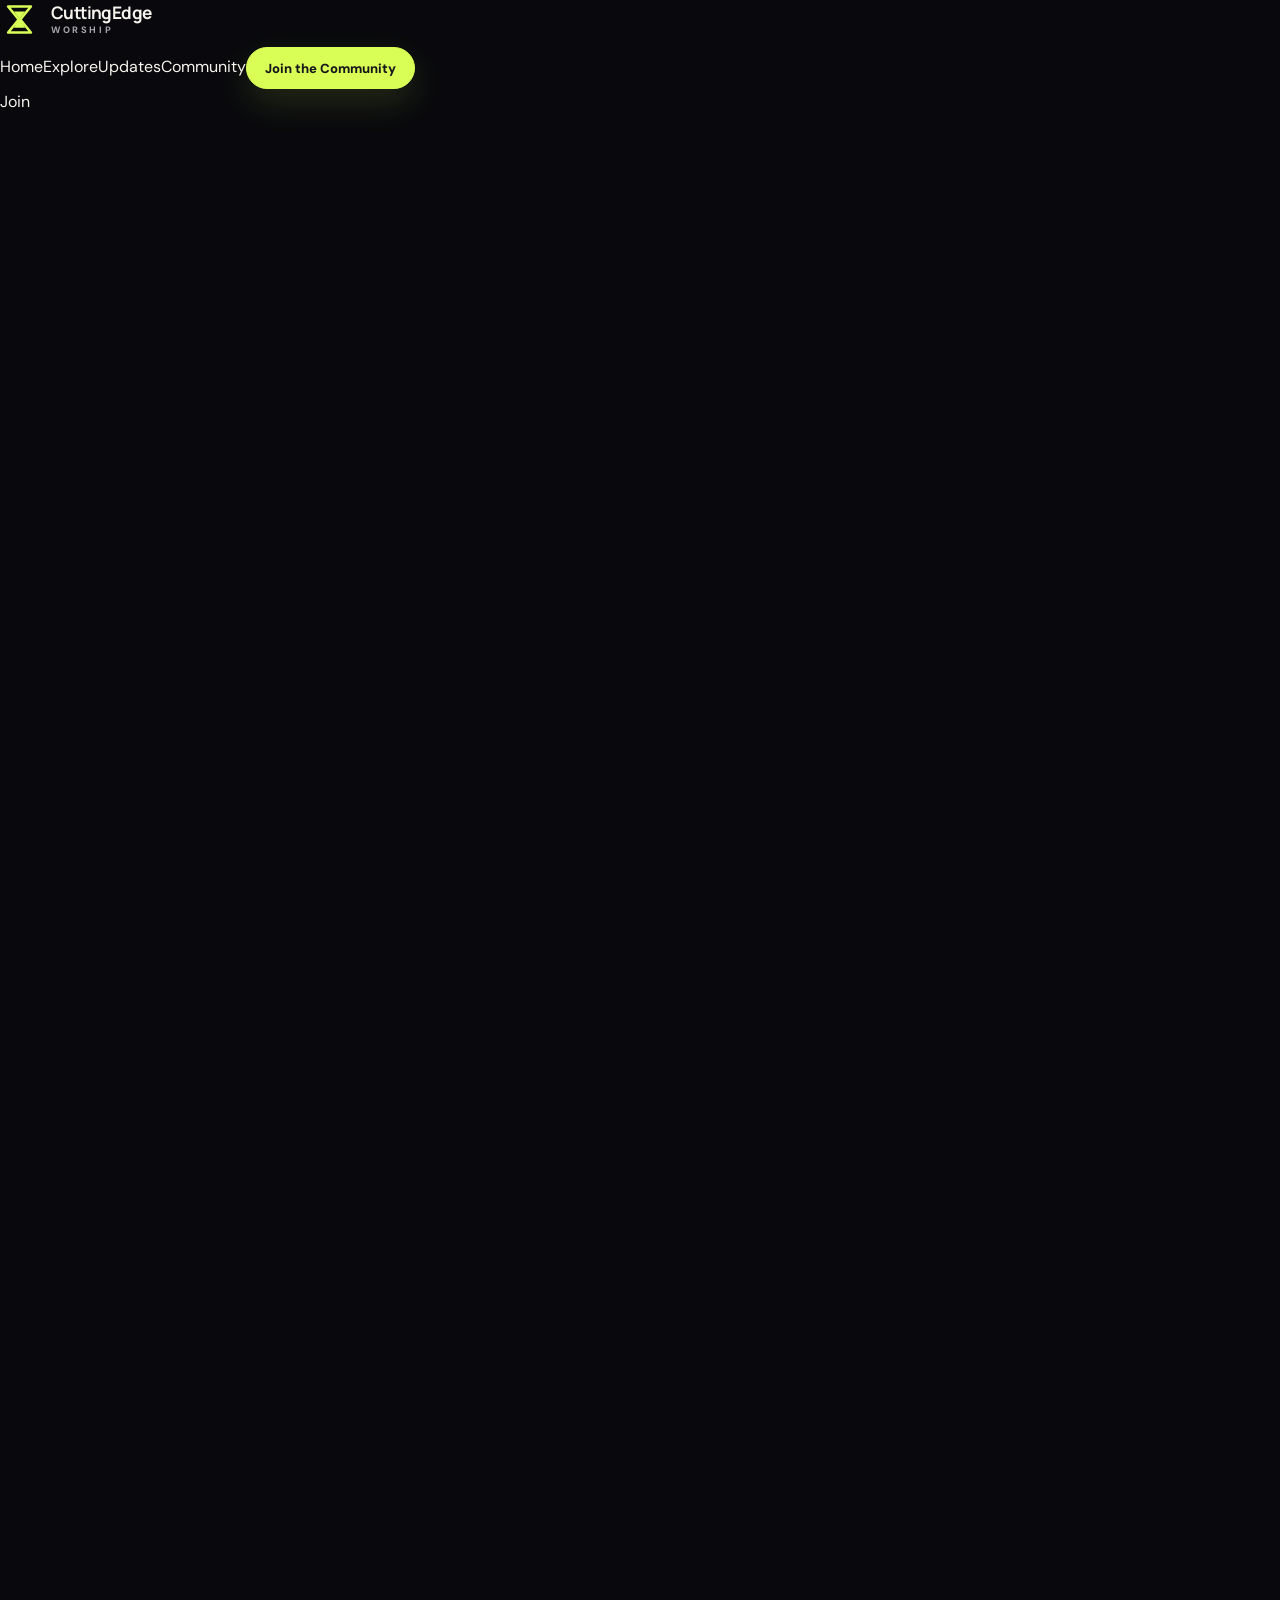
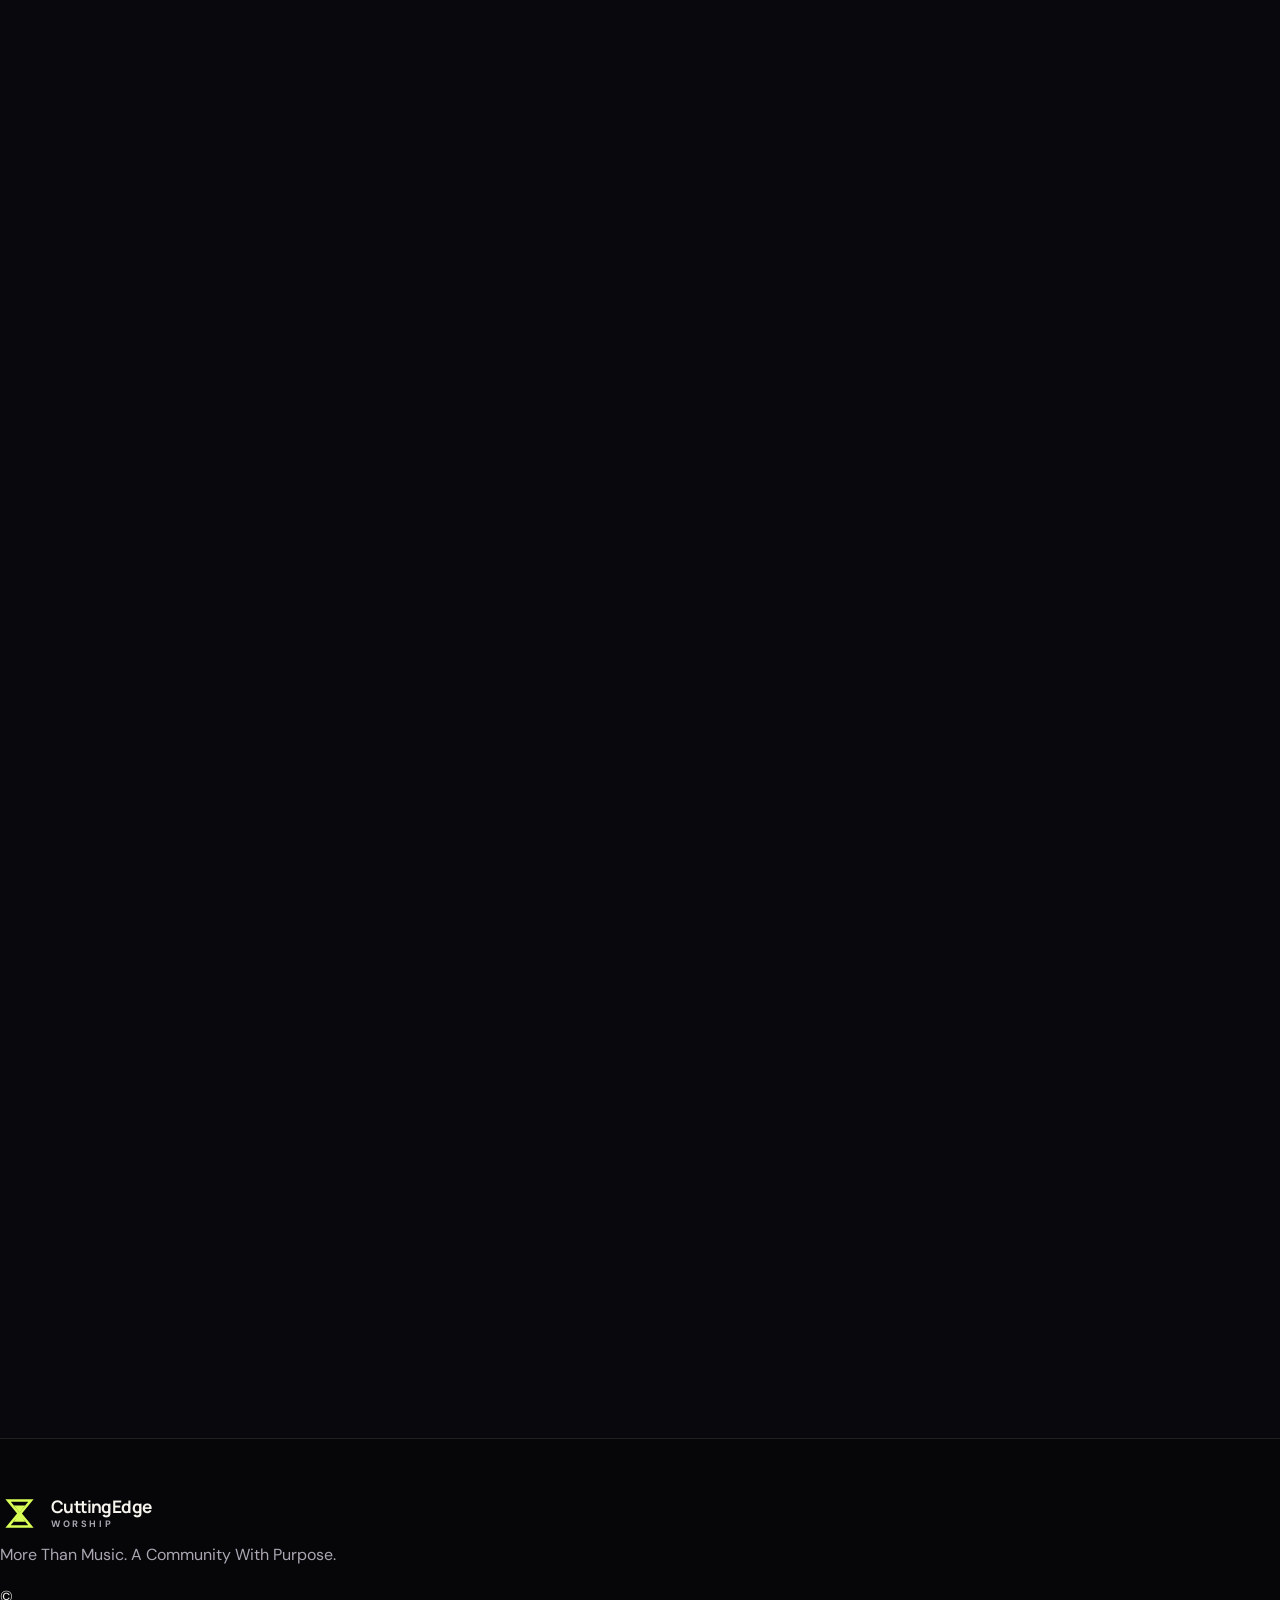
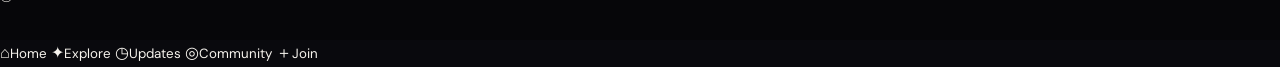
==== community.html @ c739d75e "Add community story and vision screen" ====
<!DOCTYPE html>
<html lang="en">
<head>
  <meta charset="UTF-8" />
  <meta name="viewport" content="width=device-width, initial-scale=1, viewport-fit=cover" />
  <meta name="description" content="Learn the story, vision, values, and reflections of CuttingEdge Worship." />
  <meta name="theme-color" content="#09090d" />
  <title>Community | CuttingEdge Worship</title>
  <link rel="icon" href="favicon.svg" type="image/svg+xml" />
  <link rel="preconnect" href="https://fonts.googleapis.com" />
  <link rel="preconnect" href="https://fonts.gstatic.com" crossorigin />
  <link href="https://fonts.googleapis.com/css2?family=DM+Sans:wght@400;500;600;700&family=Manrope:wght@600;700;800&display=swap" rel="stylesheet" />
  <link rel="stylesheet" href="styles.css" />
</head>
<body data-page="community">
  <a class="skip-link" href="#main-content">Skip to content</a>

  <header class="site-header">
    <nav class="top-nav shell" aria-label="Main navigation">
      <a class="brand" href="index.html" aria-label="CuttingEdge Worship home">
        <svg class="brand-mark" viewBox="0 0 48 48" aria-hidden="true"><path d="M10 8h28L25 24l13 16H10l13-16L10 8Z" fill="none" stroke="currentColor" stroke-width="3.2" stroke-linejoin="round"/><path d="M17 14h14L24 23l7 11H17l7-11-7-9Z" fill="currentColor"/></svg>
        <span><strong>CuttingEdge</strong><small>WORSHIP</small></span>
      </a>
      <div class="desktop-nav">
        <a href="index.html">Home</a><a href="explore.html">Explore</a><a href="updates.html">Updates</a><a class="active" href="community.html">Community</a><a class="button button-small" href="join.html">Join the Community</a>
      </div>
      <a class="mobile-header-action" href="join.html">Join</a>
    </nav>
  </header>

  <main id="main-content">
    <section class="page-hero shell reveal">
      <p class="eyebrow">OUR COMMUNITY</p>
      <h1>We are building worshippers,<br><span>not just performers.</span></h1>
      <p>Music is the platform. Belonging, spiritual growth, purposeful relationships, and faithful service are the deeper mission.</p>
    </section>

    <section class="story-block reveal">
      <div class="shell story-grid">
        <div>
          <p class="eyebrow dark">WHO WE ARE</p>
          <h2>A place to belong, grow, create, and serve.</h2>
        </div>
        <div class="story-copy">
          <p class="large-copy">CuttingEdge Worship is a community of young professionals united by faith, music, and the desire to serve God with excellence and humility.</p>
          <p>We welcome experienced musicians, aspiring singers, creatives, and people who are still discovering their gifts. The goal is not only to create better music, but to help people use their time, talents, and relationships with purpose.</p>
          <div class="mission-card"><span>OUR MISSION</span><p>To help young professionals belong to a healthy community, develop their God-given gifts, and use their time and talents for a purpose greater than themselves.</p></div>
        </div>
      </div>
    </section>

    <section class="page-section shell reveal" id="vision">
      <div class="section-intro"><div><p class="eyebrow">OUR VISION BOARD</p><h2>Swipe through where we are going.</h2></div></div>
      <div class="swipe-hint"><span>Swipe</span><i></i><i></i><i></i></div>
      <div class="vision-rail">
        <article class="vision-swipe-card now-card">
          <span class="vision-stage">NOW</span>
          <h3>Build the Foundation</h3>
          <ul><li>Strengthen the worship community</li><li>Create consistent rehearsals and recordings</li><li>Guide developing musicians</li><li>Build communication and commitment</li></ul>
          <span class="vision-index">01 / 03</span>
        </article>
        <article class="vision-swipe-card next-card">
          <span class="vision-stage">NEXT</span>
          <h3>Develop More People</h3>
          <ul><li>Launch practical music workshops</li><li>Train singers, musicians, and creatives</li><li>Create original worship songs</li><li>Expand fellowship activities</li></ul>
          <span class="vision-index">02 / 03</span>
        </article>
        <article class="vision-swipe-card future-card">
          <span class="vision-stage">FUTURE</span>
          <h3>Multiply the Impact</h3>
          <ul><li>Release meaningful worship projects</li><li>Develop future ministry leaders</li><li>Reach more young professionals</li><li>Build a sustainable creative ministry</li></ul>
          <span class="vision-index">03 / 03</span>
        </article>
      </div>
    </section>

    <section class="page-section shell reveal">
      <div class="section-intro compact-heading"><div><p class="eyebrow">WHAT SHAPES US</p><h2>Our community values.</h2></div></div>
      <div class="value-grid">
        <article><span>01</span><h3>Faith Before Performance</h3><p>Our worship begins with who we are becoming, not how impressive we sound.</p></article>
        <article><span>02</span><h3>Growth Over Perfection</h3><p>We make room for beginners, learning, correction, and consistent improvement.</p></article>
        <article><span>03</span><h3>Community With Purpose</h3><p>We build relationships that encourage healthy choices, service, and spiritual growth.</p></article>
        <article><span>04</span><h3>Excellence With Humility</h3><p>We prepare seriously while remembering that every gift is meant to serve.</p></article>
      </div>
    </section>

    <section class="page-section shell reveal" id="reflections">
      <div class="section-intro"><div><p class="eyebrow">BEYOND THE SONG</p><h2>Reflections from the journey.</h2></div></div>
      <div class="reflection-rail">
        <blockquote class="reflection-swipe-card"><span>REFLECTION 01</span><p>“Excellence in ministry is not about being perfect. It is about giving God our preparation, discipline, and willingness to improve.”</p><footer>CuttingEdge Reflection</footer></blockquote>
        <blockquote class="reflection-swipe-card accent-reflection"><span>REFLECTION 02</span><p>“You do not need to be the most talented person in the room. Be teachable, faithful, and willing to use what God has placed in your hands.”</p><footer>Community Reminder</footer></blockquote>
        <blockquote class="reflection-swipe-card"><span>REFLECTION 03</span><p>“A healthy community does more than give you somewhere to go. It helps you become someone stronger, wiser, and more purposeful.”</p><footer>Beyond the Song</footer></blockquote>
      </div>
    </section>

    <section class="help-panel shell reveal"><div><p class="eyebrow">THIS STORY NEEDS PEOPLE</p><h2>Bring your gift. Bring your willingness.</h2><p>You may be experienced, beginning, creative, or simply looking for a meaningful community.</p></div><a class="button" href="join.html">Find Your Place</a></section>
  </main>

  <footer class="site-footer"><div class="shell footer-content"><a class="brand" href="index.html"><svg class="brand-mark" viewBox="0 0 48 48" aria-hidden="true"><path d="M10 8h28L25 24l13 16H10l13-16L10 8Z" fill="none" stroke="currentColor" stroke-width="3.2"/><path d="M17 14h14L24 23l7 11H17l7-11-7-9Z" fill="currentColor"/></svg><span><strong>CuttingEdge</strong><small>WORSHIP</small></span></a><p>More Than Music. A Community With Purpose.</p><span>© <span class="current-year"></span></span></div></footer>

  <nav class="mobile-bottom-nav" aria-label="Mobile navigation">
    <a href="index.html"><span class="nav-icon">⌂</span><small>Home</small></a>
    <a href="explore.html"><span class="nav-icon">✦</span><small>Explore</small></a>
    <a href="updates.html"><span class="nav-icon">◷</span><small>Updates</small></a>
    <a class="active" href="community.html"><span class="nav-icon">◎</span><small>Community</small></a>
    <a class="join-nav" href="join.html"><span class="nav-icon">＋</span><small>Join</small></a>
  </nav>

  <script src="script.js"></script>
</body>
</html>
---- styles.css ----
:root{--bg:#09090d;--soft:#111119;--panel:#161620;--text:#f7f4ee;--muted:#aaa7b2;--line:rgba(255,255,255,.11);--accent:#d9ff56;--purple:#8875ff;--light:#f2f0e9;--ink:#15151a;--radius:26px;--max:1180px}*{box-sizing:border-box}html{scroll-behavior:smooth;scroll-padding-top:90px}body{margin:0;background:var(--bg);color:var(--text);font-family:"DM Sans",sans-serif;line-height:1.65;overflow-x:hidden}body.menu-open{overflow:hidden}a{color:inherit;text-decoration:none}button,input,select,textarea{font:inherit}button{cursor:pointer}svg{display:block;max-width:100%}h1,h2,h3,p{margin-top:0}h1,h2,h3,.brand strong{font-family:"Manrope",sans-serif}h1{max-width:850px;margin-bottom:24px;font-size:clamp(3.25rem,7vw,6.8rem);line-height:.96;letter-spacing:-.07em}h1 span{color:var(--accent)}h2{max-width:780px;margin-bottom:22px;font-size:clamp(2.35rem,5vw,4.5rem);line-height:1.03;letter-spacing:-.055em}h3{margin-bottom:10px;font-size:1.25rem;line-height:1.25;letter-spacing:-.025em}p{color:var(--muted)}.container{width:min(calc(100% - 40px),var(--max));margin-inline:auto}.section{position:relative;padding:120px 0}.skip-link{position:fixed;top:12px;left:12px;z-index:1000;padding:10px 16px;color:var(--ink);background:var(--accent);border-radius:8px;transform:translateY(-150%)}.skip-link:focus{transform:none}.sr-only{position:absolute;width:1px;height:1px;margin:-1px;overflow:hidden;clip:rect(0,0,0,0);white-space:nowrap}.site-header{position:fixed;top:0;z-index:100;width:100%;border-bottom:1px solid transparent;transition:.18s}.site-header.scrolled{background:rgba(9,9,13,.86);border-color:var(--line);backdrop-filter:blur(20px)}.nav{display:flex;min-height:82px;align-items:center;justify-content:space-between;gap:28px}.brand{display:inline-flex;align-items:center;gap:12px}.brand-mark{width:39px;color:var(--accent)}.brand span{display:flex;flex-direction:column;line-height:1}.brand strong{font-size:1.08rem;letter-spacing:-.035em}.brand small{margin-top:5px;color:var(--muted);font-size:.58rem;font-weight:700;letter-spacing:.28em}.nav-menu{display:flex;align-items:center;gap:28px;font-size:.9rem;font-weight:600}.nav-menu>a:not(.button){color:#d2cfd8}.nav-menu>a:not(.button):hover{color:var(--accent)}.nav-toggle{display:none;width:44px;height:44px;padding:10px;background:transparent;border:1px solid var(--line);border-radius:12px}.nav-toggle span:not(.sr-only){display:block;width:100%;height:2px;margin:5px 0;background:var(--text);transition:.18s}.button{display:inline-flex;min-height:54px;align-items:center;justify-content:center;padding:0 25px;color:var(--ink);background:var(--accent);border:1px solid var(--accent);border-radius:999px;font-weight:800;box-shadow:0 14px 34px rgba(217,255,86,.13);transition:.16s}.button:hover{background:#e4ff83;transform:translateY(-2px)}.button-small{min-height:42px;padding:0 18px;font-size:.82rem}.button-full{width:100%}.eyebrow{margin-bottom:20px;color:var(--accent);font-size:.74rem;font-weight:800;letter-spacing:.22em}.eyebrow.dark{color:#596520}.hero{min-height:100vh;padding-top:178px;padding-bottom:70px;isolation:isolate}.hero:before{position:absolute;inset:0;z-index:-3;content:"";background:linear-gradient(rgba(255,255,255,.025) 1px,transparent 1px),linear-gradient(90deg,rgba(255,255,255,.025) 1px,transparent 1px);background-size:70px 70px;mask-image:linear-gradient(to bottom,#000,transparent 86%)}.hero-glow{position:absolute;z-index:-2;border-radius:50%;filter:blur(20px)}.hero-glow-one{top:4%;right:-15%;width:560px;height:560px;background:radial-gradient(circle,rgba(136,117,255,.28),transparent 68%)}.hero-glow-two{bottom:12%;left:-16%;width:480px;height:480px;background:radial-gradient(circle,rgba(217,255,86,.15),transparent 67%)}.hero-grid{display:grid;grid-template-columns:minmax(0,1.2fr) minmax(350px,.8fr);align-items:center;gap:55px}.hero-lead{max-width:690px;margin-bottom:32px;color:#b9b6c0;font-size:clamp(1.05rem,2vw,1.26rem)}.hero-actions{display:flex;align-items:center;gap:24px}.text-link{font-weight:700}.text-link span{margin-left:5px;color:var(--accent)}.hero-note{margin-top:23px;font-size:.9rem}.hero-visual{position:relative;min-height:560px}.orbit{position:absolute;border:1px solid rgba(255,255,255,.09);border-radius:50%}.orbit-one{inset:8% 4%}.orbit-two{inset:22% 14%;border-color:rgba(217,255,86,.12)}.hero-card-main{position:absolute;top:50%;left:50%;display:flex;width:265px;height:335px;padding:32px;flex-direction:column;justify-content:flex-end;background:linear-gradient(145deg,rgba(255,255,255,.12),rgba(255,255,255,.025)),#15151e;border:1px solid rgba(255,255,255,.16);border-radius:38px;box-shadow:0 28px 70px rgba(0,0,0,.28);transform:translate(-50%,-50%) rotate(-5deg);overflow:hidden}.hero-card-main:before{position:absolute;top:-35px;right:-35px;width:150px;height:150px;content:"";background:var(--accent);border-radius:50%;filter:blur(50px);opacity:.22}.hero-card-main strong{position:relative;font-size:2.2rem;line-height:1.05;letter-spacing:-.06em}.hero-card-kicker{position:absolute;top:31px;left:32px;color:var(--accent);font-size:.62rem;font-weight:800;letter-spacing:.2em}.floating-card{position:absolute;display:flex;min-width:150px;padding:14px 17px;align-items:center;gap:12px;background:rgba(22,22,31,.82);border:1px solid rgba(255,255,255,.12);border-radius:15px;font-weight:700;backdrop-filter:blur(12px)}.floating-card span{color:var(--accent);font-size:.7rem}.card-worship{top:13%;left:-3%}.card-community{top:24%;right:-8%}.card-growth{bottom:22%;left:-8%}.card-purpose{right:-4%;bottom:11%}.pillar-strip{display:grid;margin-top:80px;padding-top:30px;grid-template-columns:repeat(4,1fr);border-top:1px solid var(--line)}.pillar-strip>div{padding:0 25px;border-left:1px solid var(--line)}.pillar-strip>div:first-child{padding-left:0;border-left:0}.pillar-strip span{display:block;margin-bottom:13px;color:var(--accent);font-size:.67rem;font-weight:800}.pillar-strip strong{display:block;font-size:1.07rem}.pillar-strip p{margin:4px 0 0;font-size:.86rem}.section-heading{max-width:820px}.section-heading.centered{margin-inline:auto;margin-bottom:56px;text-align:center}.section-heading.centered h2,.section-heading.centered>p:last-child{margin-inline:auto}.section-heading.centered>p:last-child{max-width:650px}.section-light{color:var(--ink);background:var(--light)}.section-light p{color:#65636d}.split-layout{display:grid;grid-template-columns:.95fr 1.05fr;gap:110px}.large-copy{color:var(--ink)!important;font-size:clamp(1.5rem,2.5vw,2.15rem);line-height:1.35;letter-spacing:-.035em}.mission-box{margin-top:38px;padding:31px;background:#e6e4db;border-left:5px solid #879a25;border-radius:0 18px 18px 0}.mission-box span{display:block;margin-bottom:10px;color:#596520;font-size:.7rem;font-weight:800;letter-spacing:.18em}.mission-box p{margin:0;color:var(--ink)!important;font-weight:600}.path-grid{display:grid;grid-template-columns:repeat(3,1fr);gap:18px}.path-card{position:relative;min-height:335px;padding:28px;background:linear-gradient(145deg,rgba(255,255,255,.055),rgba(255,255,255,.018));border:1px solid var(--line);border-radius:var(--radius);transition:.18s}.path-card:hover{border-color:rgba(217,255,86,.34);transform:translateY(-6px)}.path-card-accent{background:radial-gradient(circle at top right,rgba(217,255,86,.17),transparent 43%),linear-gradient(145deg,rgba(255,255,255,.07),rgba(255,255,255,.02))}.path-number{position:absolute;top:23px;right:25px;color:#777582;font-size:.72rem;font-weight:800}.path-icon{display:grid;width:57px;height:57px;margin-bottom:54px;place-items:center;color:var(--accent);background:rgba(217,255,86,.12);border:1px solid rgba(217,255,86,.22);border-radius:17px;font-size:1.45rem}.path-card p{min-height:76px;font-size:.94rem}.path-tag{display:inline-block;margin-top:15px;padding:7px 11px;color:#cbc8d2;background:rgba(255,255,255,.055);border-radius:999px;font-size:.7rem;font-weight:700}.section-panel{background:var(--soft)}.activity-list{display:grid;margin-top:55px;grid-template-columns:repeat(2,1fr);border-top:1px solid var(--line);border-left:1px solid var(--line)}.activity-item{display:grid;min-height:165px;padding:28px;grid-template-columns:45px 1fr;gap:17px;border-right:1px solid var(--line);border-bottom:1px solid var(--line)}.activity-item>span{color:var(--accent);font-size:.72rem;font-weight:800}.activity-item p{margin:0;font-size:.92rem}.vision-grid{display:grid;grid-template-columns:repeat(3,1fr);gap:18px}.vision-card{min-height:390px;padding:33px;background:#e7e4dc;border:1px solid #d4d0c5;border-radius:25px}.vision-card.featured{color:var(--text);background:var(--ink);border-color:var(--ink);transform:translateY(-16px)}.vision-label{display:inline-block;margin-bottom:45px;padding:7px 10px;color:#5c681f;background:rgba(130,148,36,.13);border-radius:999px;font-size:.68rem;font-weight:800;letter-spacing:.16em}.featured .vision-label{color:var(--ink);background:var(--accent)}.vision-card h3{margin-bottom:23px;font-size:1.65rem}.vision-card ul{margin:0;padding:0;list-style:none}.vision-card li{padding:12px 0;color:#5d5a63;border-top:1px solid #d0ccc1;font-size:.91rem}.vision-card.featured li{color:#c4c1ca;border-color:rgba(255,255,255,.12)}.reflections-layout{display:grid;grid-template-columns:.8fr 1.2fr;gap:90px}.reflection-stack{display:grid;gap:18px}.reflection-card{margin:0;padding:35px;background:var(--panel);border:1px solid var(--line);border-radius:var(--radius)}.reflection-card p{margin-bottom:27px;color:var(--text);font-size:clamp(1.18rem,2vw,1.65rem);line-height:1.45}.reflection-card footer{color:var(--muted);font-size:.75rem;font-weight:700;letter-spacing:.12em;text-transform:uppercase}.reflection-card-accent{background:radial-gradient(circle at top left,rgba(136,117,255,.2),transparent 44%),var(--panel)}.join-section{background:radial-gradient(circle at 10% 15%,rgba(217,255,86,.1),transparent 28%),radial-gradient(circle at 90% 80%,rgba(136,117,255,.16),transparent 34%),#101016}.join-grid{display:grid;grid-template-columns:.9fr 1.1fr;gap:90px}.join-copy{position:sticky;top:120px}.join-copy h2{font-size:clamp(2.4rem,4vw,3.85rem)}.join-promise{display:flex;margin-top:35px;padding-top:25px;gap:13px;border-top:1px solid var(--line)}.join-promise span{display:grid;width:28px;height:28px;flex:0 0 auto;place-items:center;color:var(--ink);background:var(--accent);border-radius:50%;font-weight:900}.join-promise p{margin:0}.interest-form{padding:34px;background:rgba(255,255,255,.055);border:1px solid rgba(255,255,255,.13);border-radius:28px;backdrop-filter:blur(16px)}.form-row{margin-bottom:20px}.form-row label{display:block;margin-bottom:8px;color:#e5e2e9;font-size:.85rem;font-weight:700}.form-row input,.form-row select,.form-row textarea,.form-result textarea{width:100%;padding:15px 16px;color:var(--text);background:rgba(0,0,0,.22);border:1px solid rgba(255,255,255,.13);border-radius:12px;outline:none}.form-row textarea,.form-result textarea{resize:vertical}.form-row input:focus,.form-row select:focus,.form-row textarea:focus{border-color:var(--accent);box-shadow:0 0 0 3px rgba(217,255,86,.11)}.form-row select option{color:var(--ink)}.form-note{margin:14px 0 0;font-size:.76rem;text-align:center}.form-result{margin-top:24px;padding-top:24px;border-top:1px solid var(--line)}.form-result strong{display:block;margin-bottom:12px}.form-result textarea{margin-bottom:12px}.copy-button{width:100%;min-height:43px;color:var(--text);background:transparent;border:1px solid rgba(255,255,255,.2);border-radius:999px;font-weight:700}.site-footer{padding:55px 0 30px;background:#060609;border-top:1px solid var(--line)}.footer-grid{display:grid;padding-bottom:45px;grid-template-columns:1fr 1fr 1fr;align-items:center}.footer-grid p{margin:0;text-align:center}.footer-grid>a:last-child{justify-self:end;color:var(--accent);font-weight:700}.footer-bottom{display:flex;padding-top:25px;justify-content:space-between;color:#77737f;border-top:1px solid var(--line);font-size:.76rem}.reveal{opacity:0;transform:translateY(24px);transition:opacity .7s,transform .7s}.reveal.visible{opacity:1;transform:none}@media(prefers-reduced-motion:reduce){*{scroll-behavior:auto!important;transition:none!important}.reveal{opacity:1;transform:none}}@media(max-width:1020px){.nav-menu{gap:18px}.nav-menu>a:not(.button){display:none}.hero-grid{grid-template-columns:1fr}.hero-copy{max-width:800px}.hero-visual{min-height:500px}.pillar-strip{grid-template-columns:repeat(2,1fr);row-gap:28px}.pillar-strip>div:nth-child(3){padding-left:0;border-left:0}.split-layout,.reflections-layout,.join-grid{grid-template-columns:1fr;gap:55px}.join-copy{position:static}.path-grid{grid-template-columns:repeat(2,1fr)}.vision-grid{grid-template-columns:1fr}.vision-card,.vision-card.featured{min-height:0;transform:none}}@media(max-width:720px){html{scroll-padding-top:74px}.container{width:min(calc(100% - 28px),var(--max))}.section{padding:82px 0}.site-header{background:rgba(9,9,13,.9);border-color:var(--line);backdrop-filter:blur(18px)}.nav{min-height:72px}.nav-toggle{display:block}.nav-toggle[aria-expanded=true] span:nth-child(2){transform:translateY(7px) rotate(45deg)}.nav-toggle[aria-expanded=true] span:nth-child(3){opacity:0}.nav-toggle[aria-expanded=true] span:nth-child(4){transform:translateY(-7px) rotate(-45deg)}.nav-menu{position:fixed;top:72px;right:0;left:0;height:calc(100vh - 72px);padding:35px 22px;flex-direction:column;align-items:stretch;gap:6px;background:rgba(9,9,13,.98);transform:translateX(105%);transition:.22s}.nav-menu.open{transform:none}.nav-menu>a:not(.button){display:block;padding:15px 5px;font-size:1.2rem;border-bottom:1px solid var(--line)}.nav-menu .button{margin-top:20px}.hero{min-height:auto;padding-top:130px}h1{font-size:clamp(3rem,15vw,5rem)}.hero-actions{align-items:flex-start;flex-direction:column}.hero-visual{min-height:430px;transform:scale(.92)}.floating-card{min-width:130px;padding:12px 13px;font-size:.8rem}.card-worship,.card-growth{left:0}.card-community,.card-purpose{right:0}.pillar-strip{grid-template-columns:1fr;gap:0}.pillar-strip>div,.pillar-strip>div:nth-child(3){padding:22px 0;border-left:0;border-bottom:1px solid var(--line)}.path-grid,.activity-list{grid-template-columns:1fr}.activity-list{border-left:0}.activity-item{min-height:0;padding:24px 5px;border-right:0}.footer-grid{grid-template-columns:1fr;gap:24px;justify-items:start}.footer-grid p{text-align:left}.footer-grid>a:last-child{justify-self:start}.footer-bottom{align-items:flex-start;flex-direction:column;gap:9px}}
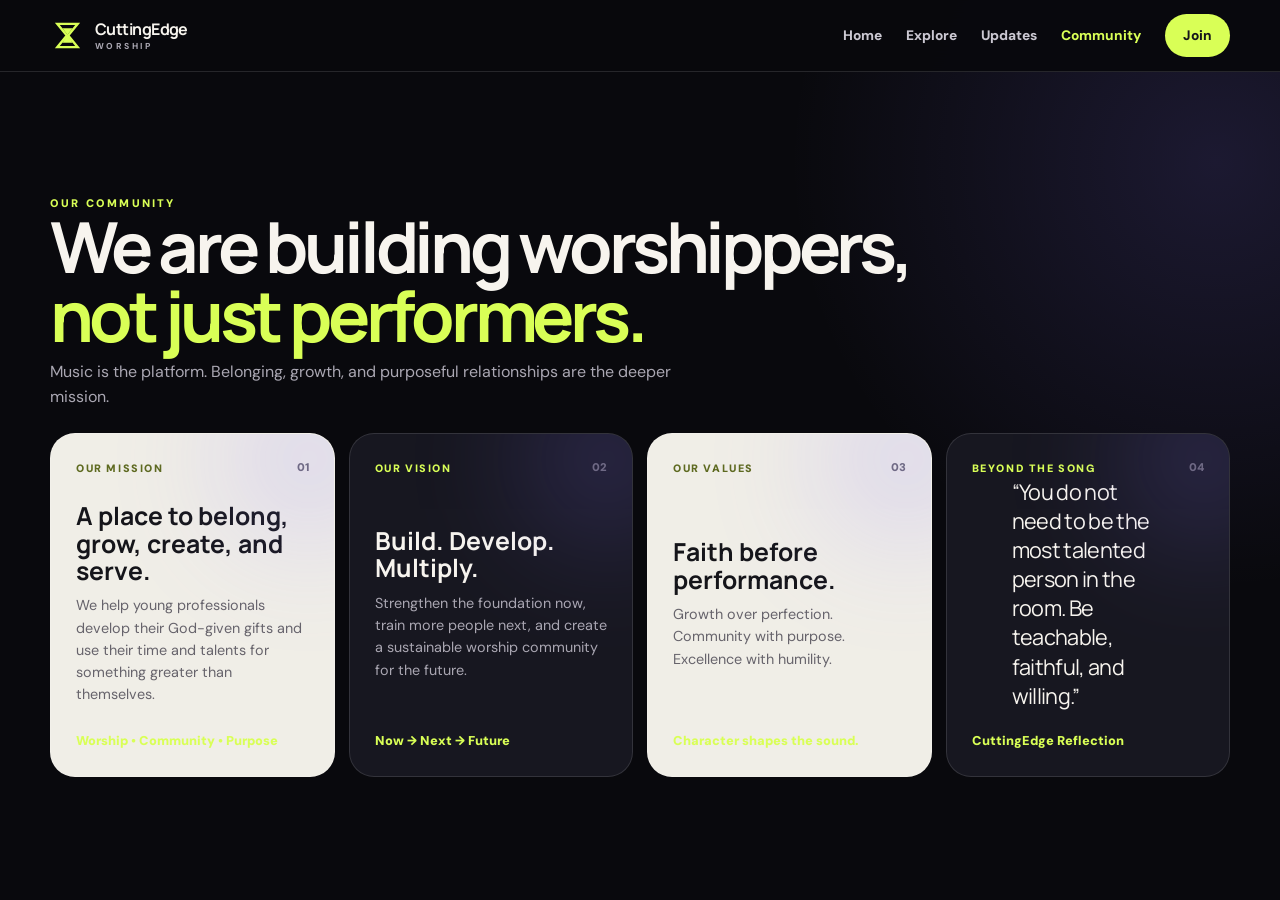
==== commit 182a5458: "Simplify Community into a single swipe screen" ====
--- a/community.html
+++ b/community.html
@@ -3,7 +3,6 @@
 <head>
   <meta charset="UTF-8" />
   <meta name="viewport" content="width=device-width, initial-scale=1, viewport-fit=cover" />
-  <meta name="description" content="Learn the story, vision, values, and reflections of CuttingEdge Worship." />
   <meta name="theme-color" content="#09090d" />
   <title>Community | CuttingEdge Worship</title>
   <link rel="icon" href="favicon.svg" type="image/svg+xml" />
@@ -12,100 +11,45 @@
   <link href="https://fonts.googleapis.com/css2?family=DM+Sans:wght@400;500;600;700&family=Manrope:wght@600;700;800&display=swap" rel="stylesheet" />
   <link rel="stylesheet" href="styles.css" />
 </head>
-<body data-page="community">
-  <a class="skip-link" href="#main-content">Skip to content</a>
+<body>
+  <header class="site-header"><nav class="top-nav shell" aria-label="Main navigation"><a class="brand" href="index.html"><svg class="brand-mark" viewBox="0 0 48 48" aria-hidden="true"><path d="M10 8h28L25 24l13 16H10l13-16L10 8Z" fill="none" stroke="currentColor" stroke-width="3.2"/><path d="M17 14h14L24 23l7 11H17l7-11-7-9Z" fill="currentColor"/></svg><span><strong>CuttingEdge</strong><small>WORSHIP</small></span></a><div class="desktop-nav"><a href="index.html">Home</a><a href="explore.html">Explore</a><a href="updates.html">Updates</a><a class="active" href="community.html">Community</a><a class="nav-cta" href="join.html">Join</a></div></nav></header>
 
-  <header class="site-header">
-    <nav class="top-nav shell" aria-label="Main navigation">
-      <a class="brand" href="index.html" aria-label="CuttingEdge Worship home">
-        <svg class="brand-mark" viewBox="0 0 48 48" aria-hidden="true"><path d="M10 8h28L25 24l13 16H10l13-16L10 8Z" fill="none" stroke="currentColor" stroke-width="3.2" stroke-linejoin="round"/><path d="M17 14h14L24 23l7 11H17l7-11-7-9Z" fill="currentColor"/></svg>
-        <span><strong>CuttingEdge</strong><small>WORSHIP</small></span>
-      </a>
-      <div class="desktop-nav">
-        <a href="index.html">Home</a><a href="explore.html">Explore</a><a href="updates.html">Updates</a><a class="active" href="community.html">Community</a><a class="button button-small" href="join.html">Join the Community</a>
-      </div>
-      <a class="mobile-header-action" href="join.html">Join</a>
-    </nav>
-  </header>
-
-  <main id="main-content">
-    <section class="page-hero shell reveal">
-      <p class="eyebrow">OUR COMMUNITY</p>
-      <h1>We are building worshippers,<br><span>not just performers.</span></h1>
-      <p>Music is the platform. Belonging, spiritual growth, purposeful relationships, and faithful service are the deeper mission.</p>
-    </section>
-
-    <section class="story-block reveal">
-      <div class="shell story-grid">
-        <div>
-          <p class="eyebrow dark">WHO WE ARE</p>
-          <h2>A place to belong, grow, create, and serve.</h2>
+  <main class="app-main">
+    <section class="app-screen">
+      <div class="shell">
+        <div class="screen-header">
+          <p class="eyebrow">OUR COMMUNITY</p>
+          <h1>We are building worshippers,<br><span>not just performers.</span></h1>
+          <p>Music is the platform. Belonging, growth, and purposeful relationships are the deeper mission.</p>
         </div>
-        <div class="story-copy">
-          <p class="large-copy">CuttingEdge Worship is a community of young professionals united by faith, music, and the desire to serve God with excellence and humility.</p>
-          <p>We welcome experienced musicians, aspiring singers, creatives, and people who are still discovering their gifts. The goal is not only to create better music, but to help people use their time, talents, and relationships with purpose.</p>
-          <div class="mission-card"><span>OUR MISSION</span><p>To help young professionals belong to a healthy community, develop their God-given gifts, and use their time and talents for a purpose greater than themselves.</p></div>
+        <p class="swipe-note">Swipe through our story →</p>
+        <div class="horizontal-rail" aria-label="Community story">
+          <article class="rail-card community-card">
+            <div class="card-top"><span class="community-label">OUR MISSION</span><span class="card-index">01</span></div>
+            <div><h2>A place to belong, grow, create, and serve.</h2><p>We help young professionals develop their God-given gifts and use their time and talents for something greater than themselves.</p></div>
+            <span class="card-link">Worship • Community • Purpose</span>
+          </article>
+          <article class="rail-card community-card dark">
+            <div class="card-top"><span class="community-label">OUR VISION</span><span class="card-index">02</span></div>
+            <div><h2>Build. Develop. Multiply.</h2><p>Strengthen the foundation now, train more people next, and create a sustainable worship community for the future.</p></div>
+            <span class="card-link">Now → Next → Future</span>
+          </article>
+          <article class="rail-card community-card">
+            <div class="card-top"><span class="community-label">OUR VALUES</span><span class="card-index">03</span></div>
+            <div><h2>Faith before performance.</h2><p>Growth over perfection. Community with purpose. Excellence with humility.</p></div>
+            <span class="card-link">Character shapes the sound.</span>
+          </article>
+          <article class="rail-card community-card dark">
+            <div class="card-top"><span class="community-label">BEYOND THE SONG</span><span class="card-index">04</span></div>
+            <blockquote class="quote">“You do not need to be the most talented person in the room. Be teachable, faithful, and willing.”</blockquote>
+            <span class="card-link">CuttingEdge Reflection</span>
+          </article>
         </div>
       </div>
     </section>
-
-    <section class="page-section shell reveal" id="vision">
-      <div class="section-intro"><div><p class="eyebrow">OUR VISION BOARD</p><h2>Swipe through where we are going.</h2></div></div>
-      <div class="swipe-hint"><span>Swipe</span><i></i><i></i><i></i></div>
-      <div class="vision-rail">
-        <article class="vision-swipe-card now-card">
-          <span class="vision-stage">NOW</span>
-          <h3>Build the Foundation</h3>
-          <ul><li>Strengthen the worship community</li><li>Create consistent rehearsals and recordings</li><li>Guide developing musicians</li><li>Build communication and commitment</li></ul>
-          <span class="vision-index">01 / 03</span>
-        </article>
-        <article class="vision-swipe-card next-card">
-          <span class="vision-stage">NEXT</span>
-          <h3>Develop More People</h3>
-          <ul><li>Launch practical music workshops</li><li>Train singers, musicians, and creatives</li><li>Create original worship songs</li><li>Expand fellowship activities</li></ul>
-          <span class="vision-index">02 / 03</span>
-        </article>
-        <article class="vision-swipe-card future-card">
-          <span class="vision-stage">FUTURE</span>
-          <h3>Multiply the Impact</h3>
-          <ul><li>Release meaningful worship projects</li><li>Develop future ministry leaders</li><li>Reach more young professionals</li><li>Build a sustainable creative ministry</li></ul>
-          <span class="vision-index">03 / 03</span>
-        </article>
-      </div>
-    </section>
-
-    <section class="page-section shell reveal">
-      <div class="section-intro compact-heading"><div><p class="eyebrow">WHAT SHAPES US</p><h2>Our community values.</h2></div></div>
-      <div class="value-grid">
-        <article><span>01</span><h3>Faith Before Performance</h3><p>Our worship begins with who we are becoming, not how impressive we sound.</p></article>
-        <article><span>02</span><h3>Growth Over Perfection</h3><p>We make room for beginners, learning, correction, and consistent improvement.</p></article>
-        <article><span>03</span><h3>Community With Purpose</h3><p>We build relationships that encourage healthy choices, service, and spiritual growth.</p></article>
-        <article><span>04</span><h3>Excellence With Humility</h3><p>We prepare seriously while remembering that every gift is meant to serve.</p></article>
-      </div>
-    </section>
-
-    <section class="page-section shell reveal" id="reflections">
-      <div class="section-intro"><div><p class="eyebrow">BEYOND THE SONG</p><h2>Reflections from the journey.</h2></div></div>
-      <div class="reflection-rail">
-        <blockquote class="reflection-swipe-card"><span>REFLECTION 01</span><p>“Excellence in ministry is not about being perfect. It is about giving God our preparation, discipline, and willingness to improve.”</p><footer>CuttingEdge Reflection</footer></blockquote>
-        <blockquote class="reflection-swipe-card accent-reflection"><span>REFLECTION 02</span><p>“You do not need to be the most talented person in the room. Be teachable, faithful, and willing to use what God has placed in your hands.”</p><footer>Community Reminder</footer></blockquote>
-        <blockquote class="reflection-swipe-card"><span>REFLECTION 03</span><p>“A healthy community does more than give you somewhere to go. It helps you become someone stronger, wiser, and more purposeful.”</p><footer>Beyond the Song</footer></blockquote>
-      </div>
-    </section>
-
-    <section class="help-panel shell reveal"><div><p class="eyebrow">THIS STORY NEEDS PEOPLE</p><h2>Bring your gift. Bring your willingness.</h2><p>You may be experienced, beginning, creative, or simply looking for a meaningful community.</p></div><a class="button" href="join.html">Find Your Place</a></section>
   </main>
 
-  <footer class="site-footer"><div class="shell footer-content"><a class="brand" href="index.html"><svg class="brand-mark" viewBox="0 0 48 48" aria-hidden="true"><path d="M10 8h28L25 24l13 16H10l13-16L10 8Z" fill="none" stroke="currentColor" stroke-width="3.2"/><path d="M17 14h14L24 23l7 11H17l7-11-7-9Z" fill="currentColor"/></svg><span><strong>CuttingEdge</strong><small>WORSHIP</small></span></a><p>More Than Music. A Community With Purpose.</p><span>© <span class="current-year"></span></span></div></footer>
-
-  <nav class="mobile-bottom-nav" aria-label="Mobile navigation">
-    <a href="index.html"><span class="nav-icon">⌂</span><small>Home</small></a>
-    <a href="explore.html"><span class="nav-icon">✦</span><small>Explore</small></a>
-    <a href="updates.html"><span class="nav-icon">◷</span><small>Updates</small></a>
-    <a class="active" href="community.html"><span class="nav-icon">◎</span><small>Community</small></a>
-    <a class="join-nav" href="join.html"><span class="nav-icon">＋</span><small>Join</small></a>
-  </nav>
-
+  <nav class="mobile-bottom-nav" aria-label="Mobile navigation"><a href="index.html"><span class="nav-icon">⌂</span><small>Home</small></a><a href="explore.html"><span class="nav-icon">✦</span><small>Explore</small></a><a href="updates.html"><span class="nav-icon">◷</span><small>Updates</small></a><a class="active" href="community.html"><span class="nav-icon">◎</span><small>Community</small></a><a href="join.html"><span class="nav-icon">＋</span><small>Join</small></a></nav>
   <script src="script.js"></script>
 </body>
 </html>
--- a/styles.css
+++ b/styles.css
@@ -1 +1,285 @@
-:root{--bg:#09090d;--soft:#111119;--panel:#161620;--text:#f7f4ee;--muted:#aaa7b2;--line:rgba(255,255,255,.11);--accent:#d9ff56;--purple:#8875ff;--light:#f2f0e9;--ink:#15151a;--radius:26px;--max:1180px}*{box-sizing:border-box}html{scroll-behavior:smooth;scroll-padding-top:90px}body{margin:0;background:var(--bg);color:var(--text);font-family:"DM Sans",sans-serif;line-height:1.65;overflow-x:hidden}body.menu-open{overflow:hidden}a{color:inherit;text-decoration:none}button,input,select,textarea{font:inherit}button{cursor:pointer}svg{display:block;max-width:100%}h1,h2,h3,p{margin-top:0}h1,h2,h3,.brand strong{font-family:"Manrope",sans-serif}h1{max-width:850px;margin-bottom:24px;font-size:clamp(3.25rem,7vw,6.8rem);line-height:.96;letter-spacing:-.07em}h1 span{color:var(--accent)}h2{max-width:780px;margin-bottom:22px;font-size:clamp(2.35rem,5vw,4.5rem);line-height:1.03;letter-spacing:-.055em}h3{margin-bottom:10px;font-size:1.25rem;line-height:1.25;letter-spacing:-.025em}p{color:var(--muted)}.container{width:min(calc(100% - 40px),var(--max));margin-inline:auto}.section{position:relative;padding:120px 0}.skip-link{position:fixed;top:12px;left:12px;z-index:1000;padding:10px 16px;color:var(--ink);background:var(--accent);border-radius:8px;transform:translateY(-150%)}.skip-link:focus{transform:none}.sr-only{position:absolute;width:1px;height:1px;margin:-1px;overflow:hidden;clip:rect(0,0,0,0);white-space:nowrap}.site-header{position:fixed;top:0;z-index:100;width:100%;border-bottom:1px solid transparent;transition:.18s}.site-header.scrolled{background:rgba(9,9,13,.86);border-color:var(--line);backdrop-filter:blur(20px)}.nav{display:flex;min-height:82px;align-items:center;justify-content:space-between;gap:28px}.brand{display:inline-flex;align-items:center;gap:12px}.brand-mark{width:39px;color:var(--accent)}.brand span{display:flex;flex-direction:column;line-height:1}.brand strong{font-size:1.08rem;letter-spacing:-.035em}.brand small{margin-top:5px;color:var(--muted);font-size:.58rem;font-weight:700;letter-spacing:.28em}.nav-menu{display:flex;align-items:center;gap:28px;font-size:.9rem;font-weight:600}.nav-menu>a:not(.button){color:#d2cfd8}.nav-menu>a:not(.button):hover{color:var(--accent)}.nav-toggle{display:none;width:44px;height:44px;padding:10px;background:transparent;border:1px solid var(--line);border-radius:12px}.nav-toggle span:not(.sr-only){display:block;width:100%;height:2px;margin:5px 0;background:var(--text);transition:.18s}.button{display:inline-flex;min-height:54px;align-items:center;justify-content:center;padding:0 25px;color:var(--ink);background:var(--accent);border:1px solid var(--accent);border-radius:999px;font-weight:800;box-shadow:0 14px 34px rgba(217,255,86,.13);transition:.16s}.button:hover{background:#e4ff83;transform:translateY(-2px)}.button-small{min-height:42px;padding:0 18px;font-size:.82rem}.button-full{width:100%}.eyebrow{margin-bottom:20px;color:var(--accent);font-size:.74rem;font-weight:800;letter-spacing:.22em}.eyebrow.dark{color:#596520}.hero{min-height:100vh;padding-top:178px;padding-bottom:70px;isolation:isolate}.hero:before{position:absolute;inset:0;z-index:-3;content:"";background:linear-gradient(rgba(255,255,255,.025) 1px,transparent 1px),linear-gradient(90deg,rgba(255,255,255,.025) 1px,transparent 1px);background-size:70px 70px;mask-image:linear-gradient(to bottom,#000,transparent 86%)}.hero-glow{position:absolute;z-index:-2;border-radius:50%;filter:blur(20px)}.hero-glow-one{top:4%;right:-15%;width:560px;height:560px;background:radial-gradient(circle,rgba(136,117,255,.28),transparent 68%)}.hero-glow-two{bottom:12%;left:-16%;width:480px;height:480px;background:radial-gradient(circle,rgba(217,255,86,.15),transparent 67%)}.hero-grid{display:grid;grid-template-columns:minmax(0,1.2fr) minmax(350px,.8fr);align-items:center;gap:55px}.hero-lead{max-width:690px;margin-bottom:32px;color:#b9b6c0;font-size:clamp(1.05rem,2vw,1.26rem)}.hero-actions{display:flex;align-items:center;gap:24px}.text-link{font-weight:700}.text-link span{margin-left:5px;color:var(--accent)}.hero-note{margin-top:23px;font-size:.9rem}.hero-visual{position:relative;min-height:560px}.orbit{position:absolute;border:1px solid rgba(255,255,255,.09);border-radius:50%}.orbit-one{inset:8% 4%}.orbit-two{inset:22% 14%;border-color:rgba(217,255,86,.12)}.hero-card-main{position:absolute;top:50%;left:50%;display:flex;width:265px;height:335px;padding:32px;flex-direction:column;justify-content:flex-end;background:linear-gradient(145deg,rgba(255,255,255,.12),rgba(255,255,255,.025)),#15151e;border:1px solid rgba(255,255,255,.16);border-radius:38px;box-shadow:0 28px 70px rgba(0,0,0,.28);transform:translate(-50%,-50%) rotate(-5deg);overflow:hidden}.hero-card-main:before{position:absolute;top:-35px;right:-35px;width:150px;height:150px;content:"";background:var(--accent);border-radius:50%;filter:blur(50px);opacity:.22}.hero-card-main strong{position:relative;font-size:2.2rem;line-height:1.05;letter-spacing:-.06em}.hero-card-kicker{position:absolute;top:31px;left:32px;color:var(--accent);font-size:.62rem;font-weight:800;letter-spacing:.2em}.floating-card{position:absolute;display:flex;min-width:150px;padding:14px 17px;align-items:center;gap:12px;background:rgba(22,22,31,.82);border:1px solid rgba(255,255,255,.12);border-radius:15px;font-weight:700;backdrop-filter:blur(12px)}.floating-card span{color:var(--accent);font-size:.7rem}.card-worship{top:13%;left:-3%}.card-community{top:24%;right:-8%}.card-growth{bottom:22%;left:-8%}.card-purpose{right:-4%;bottom:11%}.pillar-strip{display:grid;margin-top:80px;padding-top:30px;grid-template-columns:repeat(4,1fr);border-top:1px solid var(--line)}.pillar-strip>div{padding:0 25px;border-left:1px solid var(--line)}.pillar-strip>div:first-child{padding-left:0;border-left:0}.pillar-strip span{display:block;margin-bottom:13px;color:var(--accent);font-size:.67rem;font-weight:800}.pillar-strip strong{display:block;font-size:1.07rem}.pillar-strip p{margin:4px 0 0;font-size:.86rem}.section-heading{max-width:820px}.section-heading.centered{margin-inline:auto;margin-bottom:56px;text-align:center}.section-heading.centered h2,.section-heading.centered>p:last-child{margin-inline:auto}.section-heading.centered>p:last-child{max-width:650px}.section-light{color:var(--ink);background:var(--light)}.section-light p{color:#65636d}.split-layout{display:grid;grid-template-columns:.95fr 1.05fr;gap:110px}.large-copy{color:var(--ink)!important;font-size:clamp(1.5rem,2.5vw,2.15rem);line-height:1.35;letter-spacing:-.035em}.mission-box{margin-top:38px;padding:31px;background:#e6e4db;border-left:5px solid #879a25;border-radius:0 18px 18px 0}.mission-box span{display:block;margin-bottom:10px;color:#596520;font-size:.7rem;font-weight:800;letter-spacing:.18em}.mission-box p{margin:0;color:var(--ink)!important;font-weight:600}.path-grid{display:grid;grid-template-columns:repeat(3,1fr);gap:18px}.path-card{position:relative;min-height:335px;padding:28px;background:linear-gradient(145deg,rgba(255,255,255,.055),rgba(255,255,255,.018));border:1px solid var(--line);border-radius:var(--radius);transition:.18s}.path-card:hover{border-color:rgba(217,255,86,.34);transform:translateY(-6px)}.path-card-accent{background:radial-gradient(circle at top right,rgba(217,255,86,.17),transparent 43%),linear-gradient(145deg,rgba(255,255,255,.07),rgba(255,255,255,.02))}.path-number{position:absolute;top:23px;right:25px;color:#777582;font-size:.72rem;font-weight:800}.path-icon{display:grid;width:57px;height:57px;margin-bottom:54px;place-items:center;color:var(--accent);background:rgba(217,255,86,.12);border:1px solid rgba(217,255,86,.22);border-radius:17px;font-size:1.45rem}.path-card p{min-height:76px;font-size:.94rem}.path-tag{display:inline-block;margin-top:15px;padding:7px 11px;color:#cbc8d2;background:rgba(255,255,255,.055);border-radius:999px;font-size:.7rem;font-weight:700}.section-panel{background:var(--soft)}.activity-list{display:grid;margin-top:55px;grid-template-columns:repeat(2,1fr);border-top:1px solid var(--line);border-left:1px solid var(--line)}.activity-item{display:grid;min-height:165px;padding:28px;grid-template-columns:45px 1fr;gap:17px;border-right:1px solid var(--line);border-bottom:1px solid var(--line)}.activity-item>span{color:var(--accent);font-size:.72rem;font-weight:800}.activity-item p{margin:0;font-size:.92rem}.vision-grid{display:grid;grid-template-columns:repeat(3,1fr);gap:18px}.vision-card{min-height:390px;padding:33px;background:#e7e4dc;border:1px solid #d4d0c5;border-radius:25px}.vision-card.featured{color:var(--text);background:var(--ink);border-color:var(--ink);transform:translateY(-16px)}.vision-label{display:inline-block;margin-bottom:45px;padding:7px 10px;color:#5c681f;background:rgba(130,148,36,.13);border-radius:999px;font-size:.68rem;font-weight:800;letter-spacing:.16em}.featured .vision-label{color:var(--ink);background:var(--accent)}.vision-card h3{margin-bottom:23px;font-size:1.65rem}.vision-card ul{margin:0;padding:0;list-style:none}.vision-card li{padding:12px 0;color:#5d5a63;border-top:1px solid #d0ccc1;font-size:.91rem}.vision-card.featured li{color:#c4c1ca;border-color:rgba(255,255,255,.12)}.reflections-layout{display:grid;grid-template-columns:.8fr 1.2fr;gap:90px}.reflection-stack{display:grid;gap:18px}.reflection-card{margin:0;padding:35px;background:var(--panel);border:1px solid var(--line);border-radius:var(--radius)}.reflection-card p{margin-bottom:27px;color:var(--text);font-size:clamp(1.18rem,2vw,1.65rem);line-height:1.45}.reflection-card footer{color:var(--muted);font-size:.75rem;font-weight:700;letter-spacing:.12em;text-transform:uppercase}.reflection-card-accent{background:radial-gradient(circle at top left,rgba(136,117,255,.2),transparent 44%),var(--panel)}.join-section{background:radial-gradient(circle at 10% 15%,rgba(217,255,86,.1),transparent 28%),radial-gradient(circle at 90% 80%,rgba(136,117,255,.16),transparent 34%),#101016}.join-grid{display:grid;grid-template-columns:.9fr 1.1fr;gap:90px}.join-copy{position:sticky;top:120px}.join-copy h2{font-size:clamp(2.4rem,4vw,3.85rem)}.join-promise{display:flex;margin-top:35px;padding-top:25px;gap:13px;border-top:1px solid var(--line)}.join-promise span{display:grid;width:28px;height:28px;flex:0 0 auto;place-items:center;color:var(--ink);background:var(--accent);border-radius:50%;font-weight:900}.join-promise p{margin:0}.interest-form{padding:34px;background:rgba(255,255,255,.055);border:1px solid rgba(255,255,255,.13);border-radius:28px;backdrop-filter:blur(16px)}.form-row{margin-bottom:20px}.form-row label{display:block;margin-bottom:8px;color:#e5e2e9;font-size:.85rem;font-weight:700}.form-row input,.form-row select,.form-row textarea,.form-result textarea{width:100%;padding:15px 16px;color:var(--text);background:rgba(0,0,0,.22);border:1px solid rgba(255,255,255,.13);border-radius:12px;outline:none}.form-row textarea,.form-result textarea{resize:vertical}.form-row input:focus,.form-row select:focus,.form-row textarea:focus{border-color:var(--accent);box-shadow:0 0 0 3px rgba(217,255,86,.11)}.form-row select option{color:var(--ink)}.form-note{margin:14px 0 0;font-size:.76rem;text-align:center}.form-result{margin-top:24px;padding-top:24px;border-top:1px solid var(--line)}.form-result strong{display:block;margin-bottom:12px}.form-result textarea{margin-bottom:12px}.copy-button{width:100%;min-height:43px;color:var(--text);background:transparent;border:1px solid rgba(255,255,255,.2);border-radius:999px;font-weight:700}.site-footer{padding:55px 0 30px;background:#060609;border-top:1px solid var(--line)}.footer-grid{display:grid;padding-bottom:45px;grid-template-columns:1fr 1fr 1fr;align-items:center}.footer-grid p{margin:0;text-align:center}.footer-grid>a:last-child{justify-self:end;color:var(--accent);font-weight:700}.footer-bottom{display:flex;padding-top:25px;justify-content:space-between;color:#77737f;border-top:1px solid var(--line);font-size:.76rem}.reveal{opacity:0;transform:translateY(24px);transition:opacity .7s,transform .7s}.reveal.visible{opacity:1;transform:none}@media(prefers-reduced-motion:reduce){*{scroll-behavior:auto!important;transition:none!important}.reveal{opacity:1;transform:none}}@media(max-width:1020px){.nav-menu{gap:18px}.nav-menu>a:not(.button){display:none}.hero-grid{grid-template-columns:1fr}.hero-copy{max-width:800px}.hero-visual{min-height:500px}.pillar-strip{grid-template-columns:repeat(2,1fr);row-gap:28px}.pillar-strip>div:nth-child(3){padding-left:0;border-left:0}.split-layout,.reflections-layout,.join-grid{grid-template-columns:1fr;gap:55px}.join-copy{position:static}.path-grid{grid-template-columns:repeat(2,1fr)}.vision-grid{grid-template-columns:1fr}.vision-card,.vision-card.featured{min-height:0;transform:none}}@media(max-width:720px){html{scroll-padding-top:74px}.container{width:min(calc(100% - 28px),var(--max))}.section{padding:82px 0}.site-header{background:rgba(9,9,13,.9);border-color:var(--line);backdrop-filter:blur(18px)}.nav{min-height:72px}.nav-toggle{display:block}.nav-toggle[aria-expanded=true] span:nth-child(2){transform:translateY(7px) rotate(45deg)}.nav-toggle[aria-expanded=true] span:nth-child(3){opacity:0}.nav-toggle[aria-expanded=true] span:nth-child(4){transform:translateY(-7px) rotate(-45deg)}.nav-menu{position:fixed;top:72px;right:0;left:0;height:calc(100vh - 72px);padding:35px 22px;flex-direction:column;align-items:stretch;gap:6px;background:rgba(9,9,13,.98);transform:translateX(105%);transition:.22s}.nav-menu.open{transform:none}.nav-menu>a:not(.button){display:block;padding:15px 5px;font-size:1.2rem;border-bottom:1px solid var(--line)}.nav-menu .button{margin-top:20px}.hero{min-height:auto;padding-top:130px}h1{font-size:clamp(3rem,15vw,5rem)}.hero-actions{align-items:flex-start;flex-direction:column}.hero-visual{min-height:430px;transform:scale(.92)}.floating-card{min-width:130px;padding:12px 13px;font-size:.8rem}.card-worship,.card-growth{left:0}.card-community,.card-purpose{right:0}.pillar-strip{grid-template-columns:1fr;gap:0}.pillar-strip>div,.pillar-strip>div:nth-child(3){padding:22px 0;border-left:0;border-bottom:1px solid var(--line)}.path-grid,.activity-list{grid-template-columns:1fr}.activity-list{border-left:0}.activity-item{min-height:0;padding:24px 5px;border-right:0}.footer-grid{grid-template-columns:1fr;gap:24px;justify-items:start}.footer-grid p{text-align:left}.footer-grid>a:last-child{justify-self:start}.footer-bottom{align-items:flex-start;flex-direction:column;gap:9px}}
+:root {
+  --bg: #09090d;
+  --panel: #171720;
+  --panel-soft: #20202b;
+  --text: #f7f4ee;
+  --muted: #aaa7b2;
+  --line: rgba(255,255,255,.12);
+  --accent: #d9ff56;
+  --purple: #8875ff;
+  --ink: #15151a;
+  --max: 1180px;
+  --header-h: 72px;
+  --bottom-h: 76px;
+}
+
+* { box-sizing: border-box; }
+html, body { margin: 0; min-height: 100%; }
+html { background: var(--bg); }
+body {
+  color: var(--text);
+  background:
+    radial-gradient(circle at 95% 18%, rgba(136,117,255,.15), transparent 30%),
+    var(--bg);
+  font-family: "DM Sans", sans-serif;
+  line-height: 1.55;
+  overflow-x: hidden;
+}
+a { color: inherit; text-decoration: none; }
+button, input, select, textarea { font: inherit; }
+button { cursor: pointer; }
+svg { display: block; }
+h1, h2, h3, p, blockquote { margin-top: 0; }
+h1, h2, h3, .brand strong { font-family: "Manrope", sans-serif; }
+p { color: var(--muted); }
+.shell { width: min(calc(100% - 40px), var(--max)); margin-inline: auto; }
+
+.skip-link {
+  position: fixed; top: 8px; left: 8px; z-index: 9999;
+  padding: 8px 12px; color: var(--ink); background: var(--accent);
+  border-radius: 8px; transform: translateY(-140%);
+}
+.skip-link:focus { transform: none; }
+
+.site-header {
+  position: fixed; inset: 0 0 auto; z-index: 1000;
+  height: var(--header-h); background: rgba(9,9,13,.96);
+  border-bottom: 1px solid var(--line); backdrop-filter: blur(18px);
+}
+.top-nav { display: flex; height: 100%; align-items: center; justify-content: space-between; }
+.brand { display: inline-flex; align-items: center; gap: 10px; }
+.brand-mark { width: 35px; color: var(--accent); }
+.brand span { display: flex; flex-direction: column; line-height: 1; }
+.brand strong { font-size: 1rem; letter-spacing: -.035em; }
+.brand small { margin-top: 5px; color: var(--muted); font-size: .54rem; font-weight: 800; letter-spacing: .28em; }
+.desktop-nav { display: flex; align-items: center; gap: 24px; font-size: .86rem; font-weight: 800; }
+.desktop-nav a { color: #cbc8d2; }
+.desktop-nav a.active, .desktop-nav a:hover { color: var(--accent); }
+.desktop-nav .nav-cta { padding: 11px 18px; color: var(--ink); background: var(--accent); border-radius: 999px; }
+
+.app-main {
+  min-height: 100vh;
+  padding-top: var(--header-h);
+}
+.app-screen {
+  display: flex;
+  min-height: calc(100vh - var(--header-h));
+  padding: 42px 0 36px;
+  align-items: center;
+}
+.screen-grid {
+  display: grid; width: 100%; grid-template-columns: minmax(0,1fr) minmax(320px,.9fr);
+  align-items: center; gap: 54px;
+}
+.screen-copy { max-width: 720px; }
+.eyebrow {
+  margin-bottom: 15px; color: var(--accent); font-size: .69rem;
+  font-weight: 900; letter-spacing: .2em;
+}
+.screen-title {
+  margin-bottom: 20px; font-size: clamp(3.1rem,6.4vw,6.1rem);
+  line-height: .96; letter-spacing: -.065em;
+}
+.screen-title span { color: var(--accent); }
+.screen-lead { max-width: 650px; margin-bottom: 25px; font-size: 1.06rem; }
+.action-row { display: flex; gap: 11px; flex-wrap: wrap; }
+.primary-button, .secondary-button {
+  display: inline-flex; min-height: 50px; padding: 0 23px;
+  align-items: center; justify-content: center; border-radius: 999px; font-weight: 900;
+}
+.primary-button { color: var(--ink); background: var(--accent); border: 1px solid var(--accent); }
+.secondary-button { color: var(--text); background: transparent; border: 1px solid rgba(255,255,255,.22); }
+.micro-copy { margin: 17px 0 0; font-size: .82rem; }
+
+.quick-grid { display: grid; grid-template-columns: repeat(2,1fr); gap: 12px; }
+.quick-card {
+  display: flex; min-height: 145px; padding: 20px; flex-direction: column; justify-content: space-between;
+  background: linear-gradient(145deg, rgba(255,255,255,.065), rgba(255,255,255,.025));
+  border: 1px solid var(--line); border-radius: 22px;
+}
+.quick-card.accent { background: linear-gradient(145deg, rgba(217,255,86,.15), rgba(255,255,255,.025)); }
+.quick-icon { display: grid; width: 42px; height: 42px; place-items: center; color: var(--accent); background: rgba(217,255,86,.1); border-radius: 13px; }
+.quick-card strong { display: block; font-family: "Manrope",sans-serif; }
+.quick-card small { color: var(--muted); }
+
+.screen-header { margin-bottom: 24px; }
+.screen-header h1 { margin-bottom: 10px; font-size: clamp(2.7rem,5.5vw,4.8rem); line-height: .98; letter-spacing: -.06em; }
+.screen-header h1 span { color: var(--accent); }
+.screen-header p { max-width: 650px; margin-bottom: 0; }
+
+.horizontal-rail {
+  display: grid; grid-auto-flow: column; grid-auto-columns: minmax(275px, 32vw);
+  gap: 14px; padding-bottom: 6px; overflow-x: auto; scroll-snap-type: x mandatory;
+  scrollbar-width: none;
+}
+.horizontal-rail::-webkit-scrollbar { display: none; }
+.rail-card {
+  position: relative; display: flex; min-height: 330px; padding: 25px;
+  flex-direction: column; justify-content: space-between;
+  background: var(--panel); border: 1px solid var(--line); border-radius: 25px;
+  scroll-snap-align: start; overflow: hidden;
+}
+.rail-card::before {
+  position: absolute; top: -60px; right: -60px; width: 170px; height: 170px;
+  content: ""; background: var(--purple); border-radius: 50%; filter: blur(62px); opacity: .2;
+}
+.rail-card.accent::before { background: var(--accent); }
+.card-top { display: flex; align-items: center; justify-content: space-between; }
+.card-symbol { display: grid; width: 50px; height: 50px; place-items: center; color: var(--accent); background: rgba(217,255,86,.1); border-radius: 15px; font-size: 1.3rem; }
+.card-index { color: #6c6974; font-size: .7rem; font-weight: 900; }
+.rail-card h2 { margin-bottom: 10px; font-size: 1.55rem; line-height: 1.1; }
+.rail-card p { margin-bottom: 0; font-size: .9rem; }
+.card-link { color: var(--accent); font-size: .8rem; font-weight: 900; }
+.swipe-note { display: none; margin: 0 0 10px; color: var(--muted); font-size: .72rem; }
+
+.update-layout { display: grid; grid-template-columns: 1.15fr .85fr; gap: 16px; }
+.feature-card {
+  display: grid; min-height: 390px; padding: 18px; grid-template-columns: .78fr 1.22fr;
+  gap: 24px; background: var(--panel); border: 1px solid var(--line); border-radius: 27px;
+}
+.feature-art {
+  display: flex; padding: 25px; flex-direction: column; justify-content: space-between;
+  color: var(--ink); background: linear-gradient(150deg, var(--accent), #a8bd2b); border-radius: 20px;
+}
+.feature-art small { font-weight: 900; letter-spacing: .18em; }
+.feature-art strong { font-family: "Manrope",sans-serif; font-size: 2.5rem; line-height: .94; letter-spacing: -.06em; }
+.feature-copy { align-self: center; }
+.feature-copy h2 { margin-bottom: 10px; font-size: 2rem; line-height: 1.04; }
+.feature-copy p { margin-bottom: 18px; }
+.status-pill { display: inline-block; margin-bottom: 12px; padding: 6px 10px; background: rgba(255,255,255,.07); border-radius: 999px; color: #ddd9e2; font-size: .68rem; font-weight: 800; }
+.mini-stack { display: grid; gap: 12px; }
+.mini-card { padding: 21px; background: var(--panel); border: 1px solid var(--line); border-radius: 21px; }
+.mini-card span { color: var(--accent); font-size: .67rem; font-weight: 900; letter-spacing: .15em; }
+.mini-card h3 { margin: 12px 0 5px; font-size: 1.05rem; }
+.mini-card p { margin: 0; font-size: .82rem; }
+
+.community-card { color: var(--ink); background: #f0eee7; }
+.community-card p { color: #66636b; }
+.community-card.dark { color: var(--text); background: var(--panel); }
+.community-card.dark p { color: var(--muted); }
+.community-label { color: #5e6a20; font-size: .67rem; font-weight: 900; letter-spacing: .15em; }
+.community-card.dark .community-label { color: var(--accent); }
+.quote { font-family: "Manrope",sans-serif; font-size: 1.35rem; line-height: 1.35; letter-spacing: -.03em; }
+
+.join-layout { display: grid; width: 100%; grid-template-columns: .8fr 1.2fr; gap: 24px; align-items: center; }
+.join-note { padding: 27px; background: linear-gradient(145deg, rgba(217,255,86,.12), rgba(136,117,255,.12)), var(--panel); border: 1px solid var(--line); border-radius: 25px; }
+.join-note h2 { margin-bottom: 12px; font-size: 2rem; }
+.join-steps { margin: 22px 0 0; padding: 0; list-style: none; }
+.join-steps li { display: grid; padding: 13px 0; grid-template-columns: 35px 1fr; border-top: 1px solid var(--line); }
+.join-steps span { color: var(--accent); font-size: .68rem; font-weight: 900; }
+.join-steps strong { font-size: .9rem; }
+.compact-form { padding: 25px; background: var(--panel); border: 1px solid var(--line); border-radius: 25px; }
+.form-row { margin-bottom: 13px; }
+.form-row label { display: block; margin-bottom: 6px; font-size: .78rem; font-weight: 800; }
+.form-row input, .form-row select, .form-row textarea {
+  width: 100%; padding: 12px 13px; color: var(--text); background: rgba(0,0,0,.22);
+  border: 1px solid rgba(255,255,255,.14); border-radius: 12px; outline: none;
+}
+.form-row textarea { min-height: 85px; resize: none; }
+.form-row input:focus, .form-row select:focus, .form-row textarea:focus { border-color: var(--accent); }
+.form-row select option { color: var(--ink); }
+.form-footnote { margin: 10px 0 0; text-align: center; font-size: .68rem; }
+
+.message-sheet {
+  position: fixed; right: 20px; bottom: 24px; left: 20px; z-index: 3000;
+  max-width: 560px; margin-inline: auto; padding: 22px; background: #171720;
+  border: 1px solid rgba(217,255,86,.3); border-radius: 24px; box-shadow: 0 24px 70px rgba(0,0,0,.55);
+}
+.message-sheet[hidden] { display: none; }
+.sheet-head { display: flex; margin-bottom: 12px; justify-content: space-between; gap: 12px; }
+.sheet-head strong { font-family: "Manrope",sans-serif; }
+.sheet-close { color: var(--muted); background: transparent; border: 0; font-size: 1.2rem; }
+.message-sheet textarea { width: 100%; min-height: 150px; padding: 12px; color: var(--text); background: #0f0f15; border: 1px solid var(--line); border-radius: 12px; resize: none; }
+
+.mobile-bottom-nav { display: none; }
+
+@media (max-width: 1024px) {
+  html, body { height: 100%; overflow: hidden; }
+  body { padding-bottom: 0; }
+  .desktop-nav { display: none; }
+  .app-main {
+    height: 100svh; min-height: 0; padding-top: var(--header-h);
+    padding-bottom: calc(var(--bottom-h) + env(safe-area-inset-bottom)); overflow: hidden;
+  }
+  .app-screen {
+    height: calc(100svh - var(--header-h) - var(--bottom-h) - env(safe-area-inset-bottom));
+    min-height: 0; padding: 24px 0 18px; align-items: stretch; overflow: hidden;
+  }
+  .app-screen > .shell { display: flex; min-height: 0; flex-direction: column; }
+  .screen-grid { display: flex; min-height: 0; flex: 1; flex-direction: column; gap: 18px; }
+  .screen-copy { max-width: none; }
+  .eyebrow { margin-bottom: 11px; }
+  .screen-title { margin-bottom: 15px; font-size: clamp(2.85rem,13vw,4.5rem); }
+  .screen-lead { margin-bottom: 18px; font-size: .96rem; }
+  .action-row { display: grid; grid-template-columns: 1fr 1fr; }
+  .primary-button, .secondary-button { min-height: 48px; padding: 0 13px; }
+  .micro-copy { display: none; }
+  .quick-grid { margin-top: auto; gap: 9px; }
+  .quick-card { min-height: 92px; padding: 13px; }
+  .quick-icon { width: 34px; height: 34px; border-radius: 10px; }
+  .quick-card small { font-size: .68rem; }
+
+  .screen-header { margin-bottom: 16px; flex: 0 0 auto; }
+  .screen-header h1 { margin-bottom: 7px; font-size: clamp(2.35rem,10vw,3.45rem); }
+  .screen-header p { font-size: .88rem; }
+  .swipe-note { display: block; }
+  .horizontal-rail {
+    min-height: 0; flex: 1; grid-auto-columns: 82%; gap: 11px; padding-right: 14px;
+  }
+  .rail-card { min-height: 0; height: 100%; padding: 20px; border-radius: 22px; }
+  .rail-card h2 { font-size: 1.4rem; }
+  .rail-card p { font-size: .83rem; }
+
+  .update-layout { display: flex; min-height: 0; flex: 1; flex-direction: column; gap: 10px; overflow: hidden; }
+  .feature-card { min-height: 0; flex: 1.2; padding: 12px; grid-template-columns: .75fr 1.25fr; gap: 14px; border-radius: 22px; }
+  .feature-art { padding: 17px; border-radius: 16px; }
+  .feature-art strong { font-size: 1.55rem; }
+  .feature-copy h2 { font-size: 1.35rem; }
+  .feature-copy p { margin-bottom: 10px; font-size: .78rem; }
+  .mini-stack { min-height: 0; flex: .8; grid-template-columns: repeat(3,1fr); gap: 8px; }
+  .mini-card { min-height: 0; padding: 13px; overflow: hidden; }
+  .mini-card h3 { margin: 7px 0 3px; font-size: .86rem; }
+  .mini-card p { font-size: .68rem; }
+
+  .join-layout { display: flex; min-height: 0; flex: 1; flex-direction: column; gap: 10px; }
+  .join-note { display: none; }
+  .compact-form { display: flex; min-height: 0; flex: 1; padding: 18px; flex-direction: column; justify-content: center; }
+  .form-row { margin-bottom: 10px; }
+  .form-row input, .form-row select, .form-row textarea { padding: 11px 12px; }
+  .form-row textarea { min-height: 76px; }
+
+  .mobile-bottom-nav {
+    position: fixed; right: 0; bottom: 0; left: 0; z-index: 2000;
+    display: grid; height: calc(var(--bottom-h) + env(safe-area-inset-bottom));
+    padding: 7px 7px env(safe-area-inset-bottom); grid-template-columns: repeat(5,minmax(0,1fr));
+    background: #09090d; border-top: 1px solid var(--line); box-shadow: 0 -12px 28px rgba(0,0,0,.48);
+  }
+  .mobile-bottom-nav a { display: flex; min-width: 0; align-items: center; justify-content: center; flex-direction: column; gap: 3px; color: #777480; }
+  .nav-icon { display: grid; width: 32px; height: 32px; place-items: center; border-radius: 50%; font-size: 1.05rem; }
+  .mobile-bottom-nav small { font-size: .59rem; font-weight: 800; }
+  .mobile-bottom-nav a.active { color: var(--accent); }
+  .mobile-bottom-nav a.active .nav-icon { color: var(--ink); background: var(--accent); }
+
+  .message-sheet { bottom: calc(var(--bottom-h) + 12px + env(safe-area-inset-bottom)); }
+}
+
+@media (max-width: 430px) {
+  .shell { width: calc(100% - 28px); }
+  .screen-title { font-size: clamp(2.65rem,12.8vw,3.45rem); }
+  .quick-card { min-height: 88px; }
+  .horizontal-rail { grid-auto-columns: 86%; }
+  .feature-card { grid-template-columns: .72fr 1.28fr; }
+  .feature-art strong { font-size: 1.35rem; }
+  .feature-copy h2 { font-size: 1.18rem; }
+}
+
+@media (max-height: 700px) and (max-width: 1024px) {
+  .app-screen { padding-top: 16px; }
+  .screen-title { font-size: 2.7rem; }
+  .screen-lead { font-size: .86rem; }
+  .quick-card { min-height: 76px; }
+  .quick-card small { display: none; }
+  .screen-header h1 { font-size: 2.2rem; }
+  .rail-card { padding: 16px; }
+  .card-symbol { width: 42px; height: 42px; }
+}
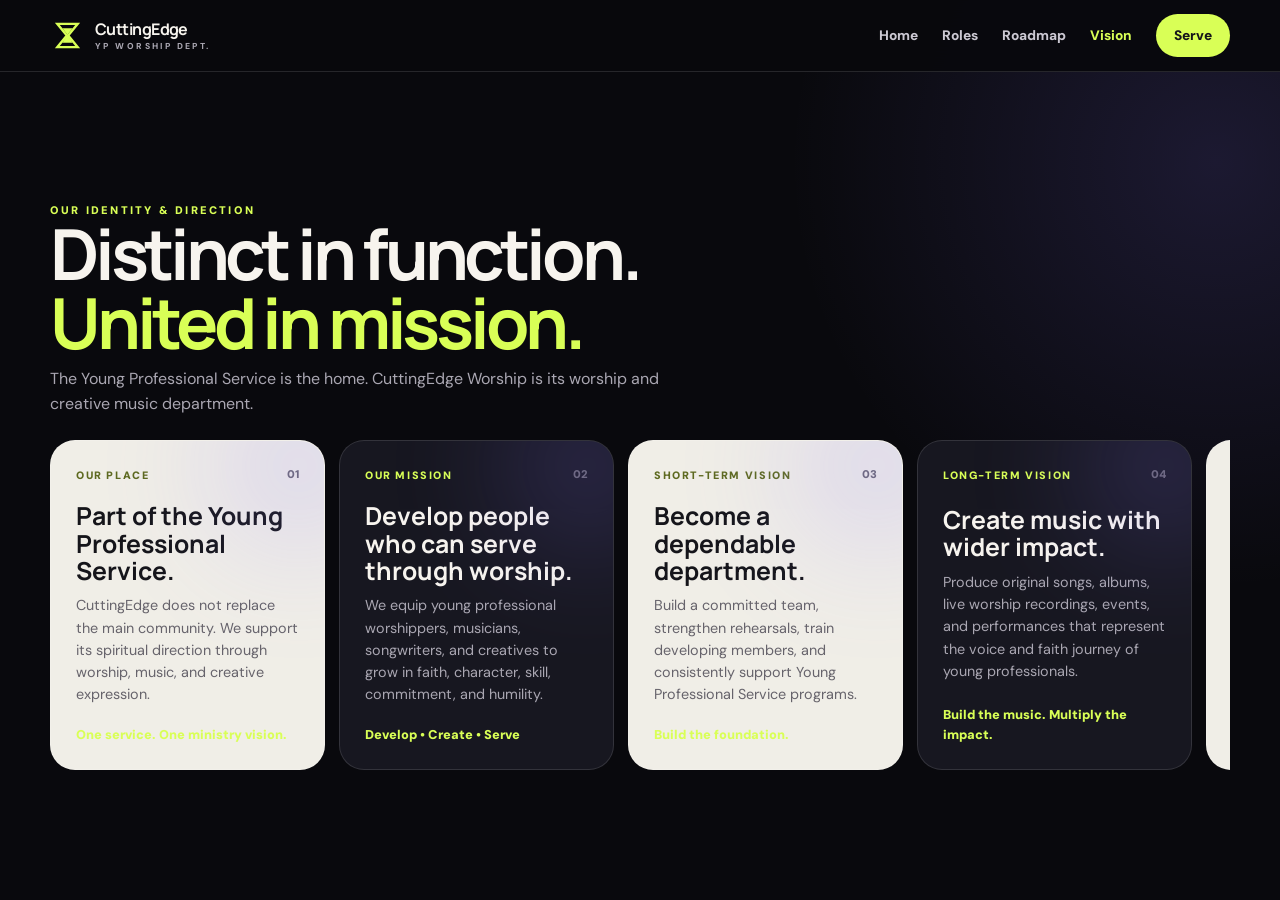
==== commit 69cd4605: "Clarify CuttingEdge identity mission and vision" ====
--- a/community.html
+++ b/community.html
@@ -3,8 +3,9 @@
 <head>
   <meta charset="UTF-8" />
   <meta name="viewport" content="width=device-width, initial-scale=1, viewport-fit=cover" />
+  <meta name="description" content="Learn the identity, mission, and vision of CuttingEdge Worship within the Young Professional Service." />
   <meta name="theme-color" content="#09090d" />
-  <title>Community | CuttingEdge Worship</title>
+  <title>Vision | CuttingEdge Worship</title>
   <link rel="icon" href="favicon.svg" type="image/svg+xml" />
   <link rel="preconnect" href="https://fonts.googleapis.com" />
   <link rel="preconnect" href="https://fonts.gstatic.com" crossorigin />
@@ -12,44 +13,49 @@
   <link rel="stylesheet" href="styles.css" />
 </head>
 <body>
-  <header class="site-header"><nav class="top-nav shell" aria-label="Main navigation"><a class="brand" href="index.html"><svg class="brand-mark" viewBox="0 0 48 48" aria-hidden="true"><path d="M10 8h28L25 24l13 16H10l13-16L10 8Z" fill="none" stroke="currentColor" stroke-width="3.2"/><path d="M17 14h14L24 23l7 11H17l7-11-7-9Z" fill="currentColor"/></svg><span><strong>CuttingEdge</strong><small>WORSHIP</small></span></a><div class="desktop-nav"><a href="index.html">Home</a><a href="explore.html">Explore</a><a href="updates.html">Updates</a><a class="active" href="community.html">Community</a><a class="nav-cta" href="join.html">Join</a></div></nav></header>
+  <header class="site-header"><nav class="top-nav shell" aria-label="Main navigation"><a class="brand" href="index.html"><svg class="brand-mark" viewBox="0 0 48 48" aria-hidden="true"><path d="M10 8h28L25 24l13 16H10l13-16L10 8Z" fill="none" stroke="currentColor" stroke-width="3.2"/><path d="M17 14h14L24 23l7 11H17l7-11-7-9Z" fill="currentColor"/></svg><span><strong>CuttingEdge</strong><small>YP WORSHIP DEPT.</small></span></a><div class="desktop-nav"><a href="index.html">Home</a><a href="explore.html">Roles</a><a href="updates.html">Roadmap</a><a class="active" href="community.html">Vision</a><a class="nav-cta" href="join.html">Serve</a></div></nav></header>
 
   <main class="app-main">
     <section class="app-screen">
       <div class="shell">
         <div class="screen-header">
-          <p class="eyebrow">OUR COMMUNITY</p>
-          <h1>We are building worshippers,<br><span>not just performers.</span></h1>
-          <p>Music is the platform. Belonging, growth, and purposeful relationships are the deeper mission.</p>
+          <p class="eyebrow">OUR IDENTITY & DIRECTION</p>
+          <h1>Distinct in function.<br><span>United in mission.</span></h1>
+          <p>The Young Professional Service is the home. CuttingEdge Worship is its worship and creative music department.</p>
         </div>
-        <p class="swipe-note">Swipe through our story →</p>
-        <div class="horizontal-rail" aria-label="Community story">
+        <p class="swipe-note">Swipe through our foundation →</p>
+        <div class="horizontal-rail" aria-label="CuttingEdge Worship identity and vision">
           <article class="rail-card community-card">
-            <div class="card-top"><span class="community-label">OUR MISSION</span><span class="card-index">01</span></div>
-            <div><h2>A place to belong, grow, create, and serve.</h2><p>We help young professionals develop their God-given gifts and use their time and talents for something greater than themselves.</p></div>
-            <span class="card-link">Worship • Community • Purpose</span>
+            <div class="card-top"><span class="community-label">OUR PLACE</span><span class="card-index">01</span></div>
+            <div><h2>Part of the Young Professional Service.</h2><p>CuttingEdge does not replace the main community. We support its spiritual direction through worship, music, and creative expression.</p></div>
+            <span class="card-link">One service. One ministry vision.</span>
           </article>
           <article class="rail-card community-card dark">
-            <div class="card-top"><span class="community-label">OUR VISION</span><span class="card-index">02</span></div>
-            <div><h2>Build. Develop. Multiply.</h2><p>Strengthen the foundation now, train more people next, and create a sustainable worship community for the future.</p></div>
-            <span class="card-link">Now → Next → Future</span>
+            <div class="card-top"><span class="community-label">OUR MISSION</span><span class="card-index">02</span></div>
+            <div><h2>Develop people who can serve through worship.</h2><p>We equip young professional worshippers, musicians, songwriters, and creatives to grow in faith, character, skill, commitment, and humility.</p></div>
+            <span class="card-link">Develop • Create • Serve</span>
           </article>
           <article class="rail-card community-card">
-            <div class="card-top"><span class="community-label">OUR VALUES</span><span class="card-index">03</span></div>
-            <div><h2>Faith before performance.</h2><p>Growth over perfection. Community with purpose. Excellence with humility.</p></div>
-            <span class="card-link">Character shapes the sound.</span>
+            <div class="card-top"><span class="community-label">SHORT-TERM VISION</span><span class="card-index">03</span></div>
+            <div><h2>Become a dependable department.</h2><p>Build a committed team, strengthen rehearsals, train developing members, and consistently support Young Professional Service programs.</p></div>
+            <span class="card-link">Build the foundation.</span>
           </article>
           <article class="rail-card community-card dark">
-            <div class="card-top"><span class="community-label">BEYOND THE SONG</span><span class="card-index">04</span></div>
-            <blockquote class="quote">“You do not need to be the most talented person in the room. Be teachable, faithful, and willing.”</blockquote>
-            <span class="card-link">CuttingEdge Reflection</span>
+            <div class="card-top"><span class="community-label">LONG-TERM VISION</span><span class="card-index">04</span></div>
+            <div><h2>Create music with wider impact.</h2><p>Produce original songs, albums, live worship recordings, events, and performances that represent the voice and faith journey of young professionals.</p></div>
+            <span class="card-link">Build the music. Multiply the impact.</span>
+          </article>
+          <article class="rail-card community-card">
+            <div class="card-top"><span class="community-label">SUCCESS</span><span class="card-index">05</span></div>
+            <div><h2>People before platforms.</h2><p>Success means serving the YP Service well, developing new leaders, helping beginners grow, and creating music that genuinely ministers to people.</p></div>
+            <span class="card-link">The department grows when people grow.</span>
           </article>
         </div>
       </div>
     </section>
   </main>
 
-  <nav class="mobile-bottom-nav" aria-label="Mobile navigation"><a href="index.html"><span class="nav-icon">⌂</span><small>Home</small></a><a href="explore.html"><span class="nav-icon">✦</span><small>Explore</small></a><a href="updates.html"><span class="nav-icon">◷</span><small>Updates</small></a><a class="active" href="community.html"><span class="nav-icon">◎</span><small>Community</small></a><a href="join.html"><span class="nav-icon">＋</span><small>Join</small></a></nav>
+  <nav class="mobile-bottom-nav" aria-label="Mobile navigation"><a href="index.html"><span class="nav-icon">⌂</span><small>Home</small></a><a href="explore.html"><span class="nav-icon">✦</span><small>Roles</small></a><a href="updates.html"><span class="nav-icon">◷</span><small>Roadmap</small></a><a class="active" href="community.html"><span class="nav-icon">◎</span><small>Vision</small></a><a href="join.html"><span class="nav-icon">＋</span><small>Serve</small></a></nav>
   <script src="script.js"></script>
 </body>
 </html>
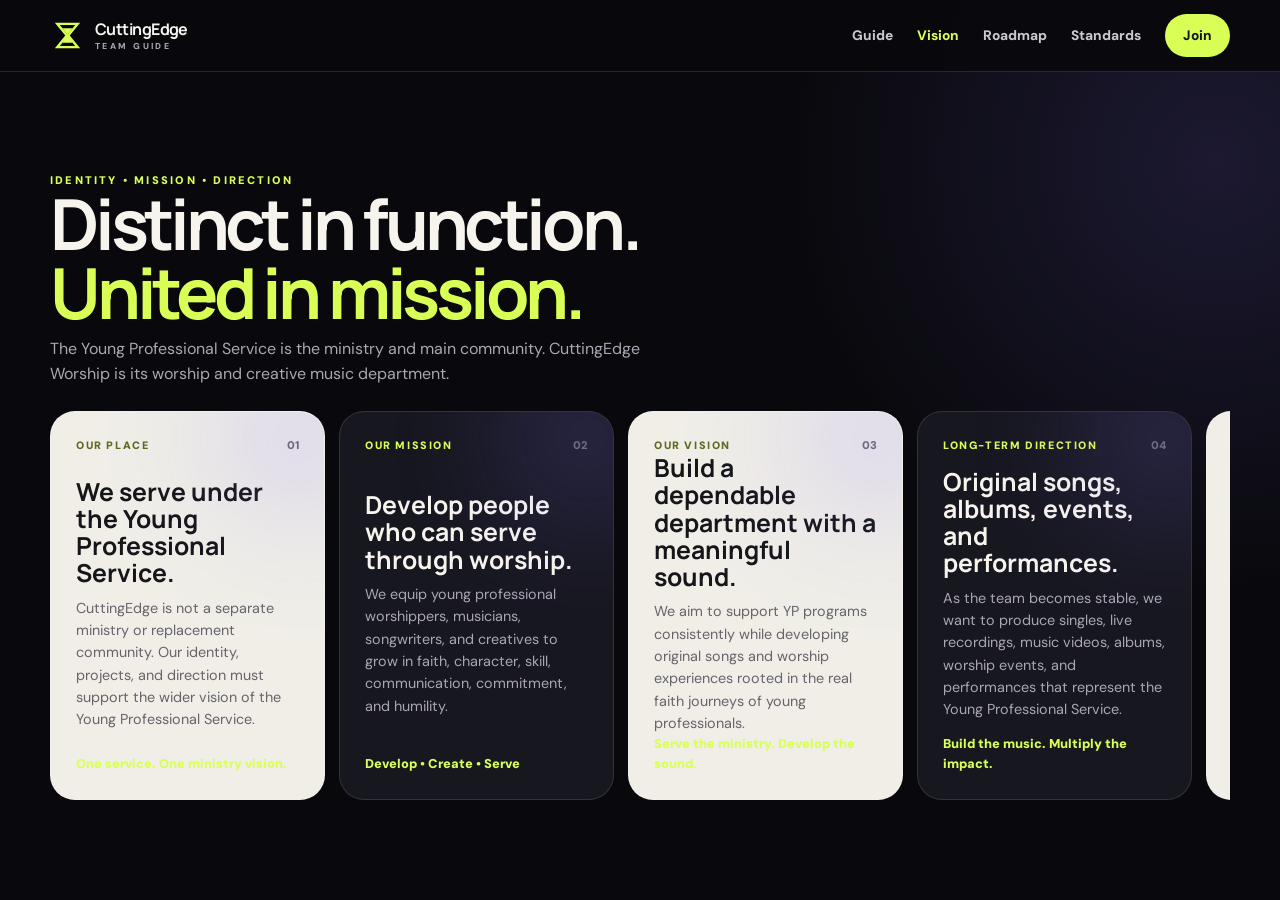
==== commit f01972be: "Build vision section for public team guide" ====
--- a/community.html
+++ b/community.html
@@ -3,9 +3,9 @@
 <head>
   <meta charset="UTF-8" />
   <meta name="viewport" content="width=device-width, initial-scale=1, viewport-fit=cover" />
-  <meta name="description" content="Learn the identity, mission, and vision of CuttingEdge Worship within the Young Professional Service." />
+  <meta name="description" content="The identity, mission, vision, and definition of success of CuttingEdge Worship." />
   <meta name="theme-color" content="#09090d" />
-  <title>Vision | CuttingEdge Worship</title>
+  <title>Vision | CuttingEdge Worship Team Guide</title>
   <link rel="icon" href="favicon.svg" type="image/svg+xml" />
   <link rel="preconnect" href="https://fonts.googleapis.com" />
   <link rel="preconnect" href="https://fonts.gstatic.com" crossorigin />
@@ -13,41 +13,51 @@
   <link rel="stylesheet" href="styles.css" />
 </head>
 <body>
-  <header class="site-header"><nav class="top-nav shell" aria-label="Main navigation"><a class="brand" href="index.html"><svg class="brand-mark" viewBox="0 0 48 48" aria-hidden="true"><path d="M10 8h28L25 24l13 16H10l13-16L10 8Z" fill="none" stroke="currentColor" stroke-width="3.2"/><path d="M17 14h14L24 23l7 11H17l7-11-7-9Z" fill="currentColor"/></svg><span><strong>CuttingEdge</strong><small>YP WORSHIP DEPT.</small></span></a><div class="desktop-nav"><a href="index.html">Home</a><a href="explore.html">Roles</a><a href="updates.html">Roadmap</a><a class="active" href="community.html">Vision</a><a class="nav-cta" href="join.html">Serve</a></div></nav></header>
+  <header class="site-header">
+    <nav class="top-nav shell" aria-label="Main navigation">
+      <a class="brand" href="index.html"><svg class="brand-mark" viewBox="0 0 48 48" aria-hidden="true"><path d="M10 8h28L25 24l13 16H10l13-16L10 8Z" fill="none" stroke="currentColor" stroke-width="3.2"/><path d="M17 14h14L24 23l7 11H17l7-11-7-9Z" fill="currentColor"/></svg><span><strong>CuttingEdge</strong><small>TEAM GUIDE</small></span></a>
+      <div class="desktop-nav"><a href="index.html">Guide</a><a class="active" href="community.html">Vision</a><a href="updates.html">Roadmap</a><a href="explore.html">Standards</a><a class="nav-cta" href="join.html">Join</a></div>
+    </nav>
+  </header>
 
   <main class="app-main">
     <section class="app-screen">
       <div class="shell">
         <div class="screen-header">
-          <p class="eyebrow">OUR IDENTITY & DIRECTION</p>
+          <p class="eyebrow">IDENTITY • MISSION • DIRECTION</p>
           <h1>Distinct in function.<br><span>United in mission.</span></h1>
-          <p>The Young Professional Service is the home. CuttingEdge Worship is its worship and creative music department.</p>
+          <p>The Young Professional Service is the ministry and main community. CuttingEdge Worship is its worship and creative music department.</p>
         </div>
         <p class="swipe-note">Swipe through our foundation →</p>
-        <div class="horizontal-rail" aria-label="CuttingEdge Worship identity and vision">
+
+        <div class="horizontal-rail" aria-label="CuttingEdge Worship vision guide">
           <article class="rail-card community-card">
             <div class="card-top"><span class="community-label">OUR PLACE</span><span class="card-index">01</span></div>
-            <div><h2>Part of the Young Professional Service.</h2><p>CuttingEdge does not replace the main community. We support its spiritual direction through worship, music, and creative expression.</p></div>
+            <div><h2>We serve under the Young Professional Service.</h2><p>CuttingEdge is not a separate ministry or replacement community. Our identity, projects, and direction must support the wider vision of the Young Professional Service.</p></div>
             <span class="card-link">One service. One ministry vision.</span>
           </article>
+
           <article class="rail-card community-card dark">
             <div class="card-top"><span class="community-label">OUR MISSION</span><span class="card-index">02</span></div>
-            <div><h2>Develop people who can serve through worship.</h2><p>We equip young professional worshippers, musicians, songwriters, and creatives to grow in faith, character, skill, commitment, and humility.</p></div>
+            <div><h2>Develop people who can serve through worship.</h2><p>We equip young professional worshippers, musicians, songwriters, and creatives to grow in faith, character, skill, communication, commitment, and humility.</p></div>
             <span class="card-link">Develop • Create • Serve</span>
           </article>
+
           <article class="rail-card community-card">
-            <div class="card-top"><span class="community-label">SHORT-TERM VISION</span><span class="card-index">03</span></div>
-            <div><h2>Become a dependable department.</h2><p>Build a committed team, strengthen rehearsals, train developing members, and consistently support Young Professional Service programs.</p></div>
-            <span class="card-link">Build the foundation.</span>
+            <div class="card-top"><span class="community-label">OUR VISION</span><span class="card-index">03</span></div>
+            <div><h2>Build a dependable department with a meaningful sound.</h2><p>We aim to support YP programs consistently while developing original songs and worship experiences rooted in the real faith journeys of young professionals.</p></div>
+            <span class="card-link">Serve the ministry. Develop the sound.</span>
           </article>
+
           <article class="rail-card community-card dark">
-            <div class="card-top"><span class="community-label">LONG-TERM VISION</span><span class="card-index">04</span></div>
-            <div><h2>Create music with wider impact.</h2><p>Produce original songs, albums, live worship recordings, events, and performances that represent the voice and faith journey of young professionals.</p></div>
+            <div class="card-top"><span class="community-label">LONG-TERM DIRECTION</span><span class="card-index">04</span></div>
+            <div><h2>Original songs, albums, events, and performances.</h2><p>As the team becomes stable, we want to produce singles, live recordings, music videos, albums, worship events, and performances that represent the Young Professional Service.</p></div>
             <span class="card-link">Build the music. Multiply the impact.</span>
           </article>
+
           <article class="rail-card community-card">
-            <div class="card-top"><span class="community-label">SUCCESS</span><span class="card-index">05</span></div>
-            <div><h2>People before platforms.</h2><p>Success means serving the YP Service well, developing new leaders, helping beginners grow, and creating music that genuinely ministers to people.</p></div>
+            <div class="card-top"><span class="community-label">WHAT SUCCESS MEANS</span><span class="card-index">05</span></div>
+            <div><h2>People before platforms.</h2><p>Success means serving YP programs well, developing reliable members and future leaders, helping beginners grow, and producing music that genuinely ministers to people.</p></div>
             <span class="card-link">The department grows when people grow.</span>
           </article>
         </div>
@@ -55,7 +65,7 @@
     </section>
   </main>
 
-  <nav class="mobile-bottom-nav" aria-label="Mobile navigation"><a href="index.html"><span class="nav-icon">⌂</span><small>Home</small></a><a href="explore.html"><span class="nav-icon">✦</span><small>Roles</small></a><a href="updates.html"><span class="nav-icon">◷</span><small>Roadmap</small></a><a class="active" href="community.html"><span class="nav-icon">◎</span><small>Vision</small></a><a href="join.html"><span class="nav-icon">＋</span><small>Serve</small></a></nav>
+  <nav class="mobile-bottom-nav" aria-label="Mobile navigation"><a href="index.html"><span class="nav-icon">⌂</span><small>Guide</small></a><a class="active" href="community.html"><span class="nav-icon">◎</span><small>Vision</small></a><a href="updates.html"><span class="nav-icon">◷</span><small>Roadmap</small></a><a href="explore.html"><span class="nav-icon">✓</span><small>Standards</small></a><a href="join.html"><span class="nav-icon">＋</span><small>Join</small></a></nav>
   <script src="script.js"></script>
 </body>
 </html>
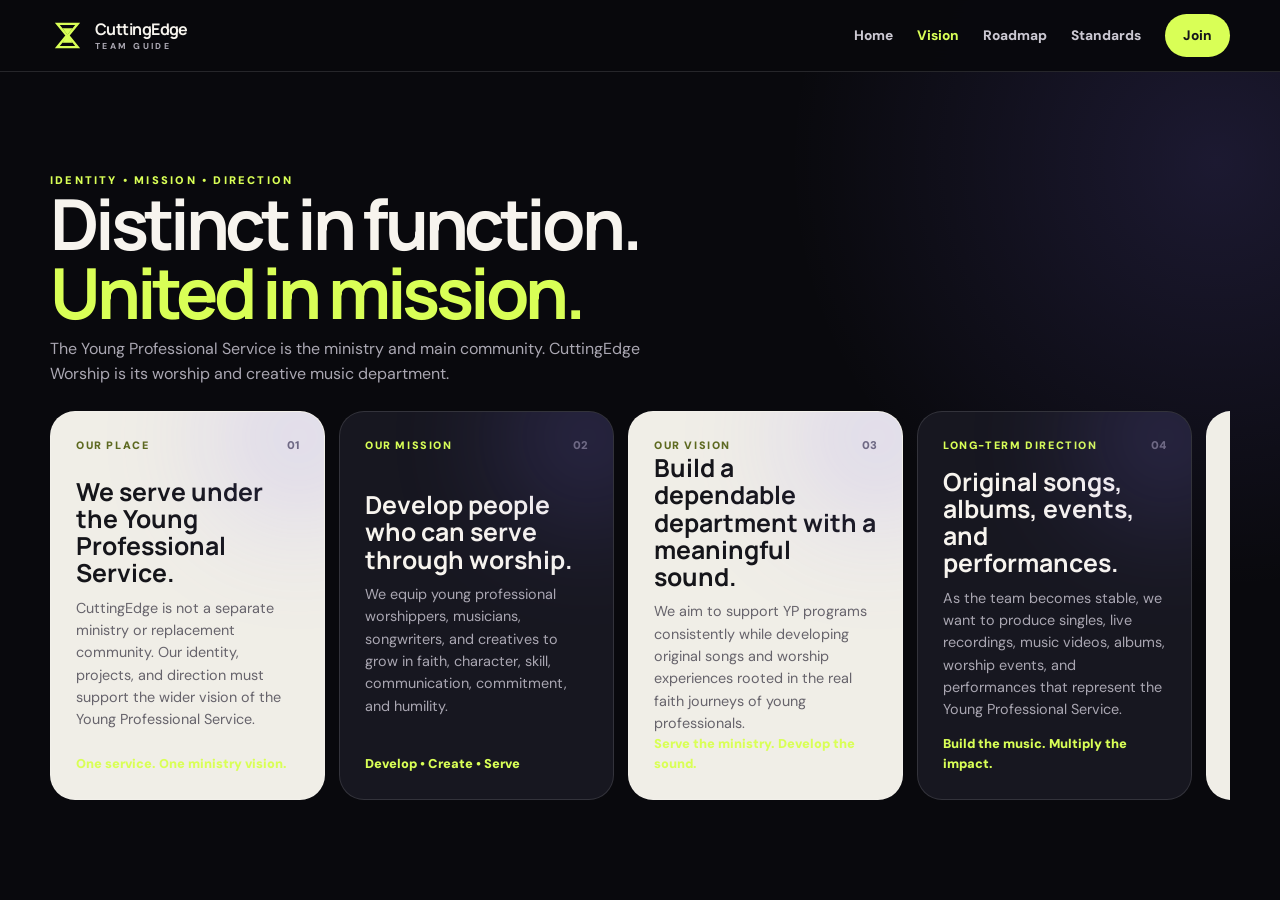
==== commit b1add55d: "Align Vision page navigation with refined Home" ====
--- a/community.html
+++ b/community.html
@@ -10,13 +10,13 @@
   <link rel="preconnect" href="https://fonts.googleapis.com" />
   <link rel="preconnect" href="https://fonts.gstatic.com" crossorigin />
   <link href="https://fonts.googleapis.com/css2?family=DM+Sans:wght@400;500;600;700&family=Manrope:wght@600;700;800&display=swap" rel="stylesheet" />
-  <link rel="stylesheet" href="styles.css" />
+  <link rel="stylesheet" href="styles.css?v=team-guide-v3" />
 </head>
 <body>
   <header class="site-header">
     <nav class="top-nav shell" aria-label="Main navigation">
-      <a class="brand" href="index.html"><svg class="brand-mark" viewBox="0 0 48 48" aria-hidden="true"><path d="M10 8h28L25 24l13 16H10l13-16L10 8Z" fill="none" stroke="currentColor" stroke-width="3.2"/><path d="M17 14h14L24 23l7 11H17l7-11-7-9Z" fill="currentColor"/></svg><span><strong>CuttingEdge</strong><small>TEAM GUIDE</small></span></a>
-      <div class="desktop-nav"><a href="index.html">Guide</a><a class="active" href="community.html">Vision</a><a href="updates.html">Roadmap</a><a href="explore.html">Standards</a><a class="nav-cta" href="join.html">Join</a></div>
+      <a class="brand" href="index.html?v=team-guide-v3"><svg class="brand-mark" viewBox="0 0 48 48" aria-hidden="true"><path d="M10 8h28L25 24l13 16H10l13-16L10 8Z" fill="none" stroke="currentColor" stroke-width="3.2"/><path d="M17 14h14L24 23l7 11H17l7-11-7-9Z" fill="currentColor"/></svg><span><strong>CuttingEdge</strong><small>TEAM GUIDE</small></span></a>
+      <div class="desktop-nav"><a href="index.html?v=team-guide-v3">Home</a><a class="active" href="community.html?v=team-guide-v3">Vision</a><a href="updates.html?v=team-guide-v3">Roadmap</a><a href="explore.html?v=team-guide-v3">Standards</a><a class="nav-cta" href="join.html?v=team-guide-v3">Join</a></div>
     </nav>
   </header>
 
@@ -65,7 +65,7 @@
     </section>
   </main>
 
-  <nav class="mobile-bottom-nav" aria-label="Mobile navigation"><a href="index.html"><span class="nav-icon">⌂</span><small>Guide</small></a><a class="active" href="community.html"><span class="nav-icon">◎</span><small>Vision</small></a><a href="updates.html"><span class="nav-icon">◷</span><small>Roadmap</small></a><a href="explore.html"><span class="nav-icon">✓</span><small>Standards</small></a><a href="join.html"><span class="nav-icon">＋</span><small>Join</small></a></nav>
-  <script src="script.js"></script>
+  <nav class="mobile-bottom-nav" aria-label="Mobile navigation"><a href="index.html?v=team-guide-v3"><span class="nav-icon">⌂</span><small>Home</small></a><a class="active" href="community.html?v=team-guide-v3"><span class="nav-icon">◎</span><small>Vision</small></a><a href="updates.html?v=team-guide-v3"><span class="nav-icon">◷</span><small>Roadmap</small></a><a href="explore.html?v=team-guide-v3"><span class="nav-icon">✓</span><small>Standards</small></a><a href="join.html?v=team-guide-v3"><span class="nav-icon">＋</span><small>Join</small></a></nav>
+  <script src="script.js?v=team-guide-v3"></script>
 </body>
 </html>
